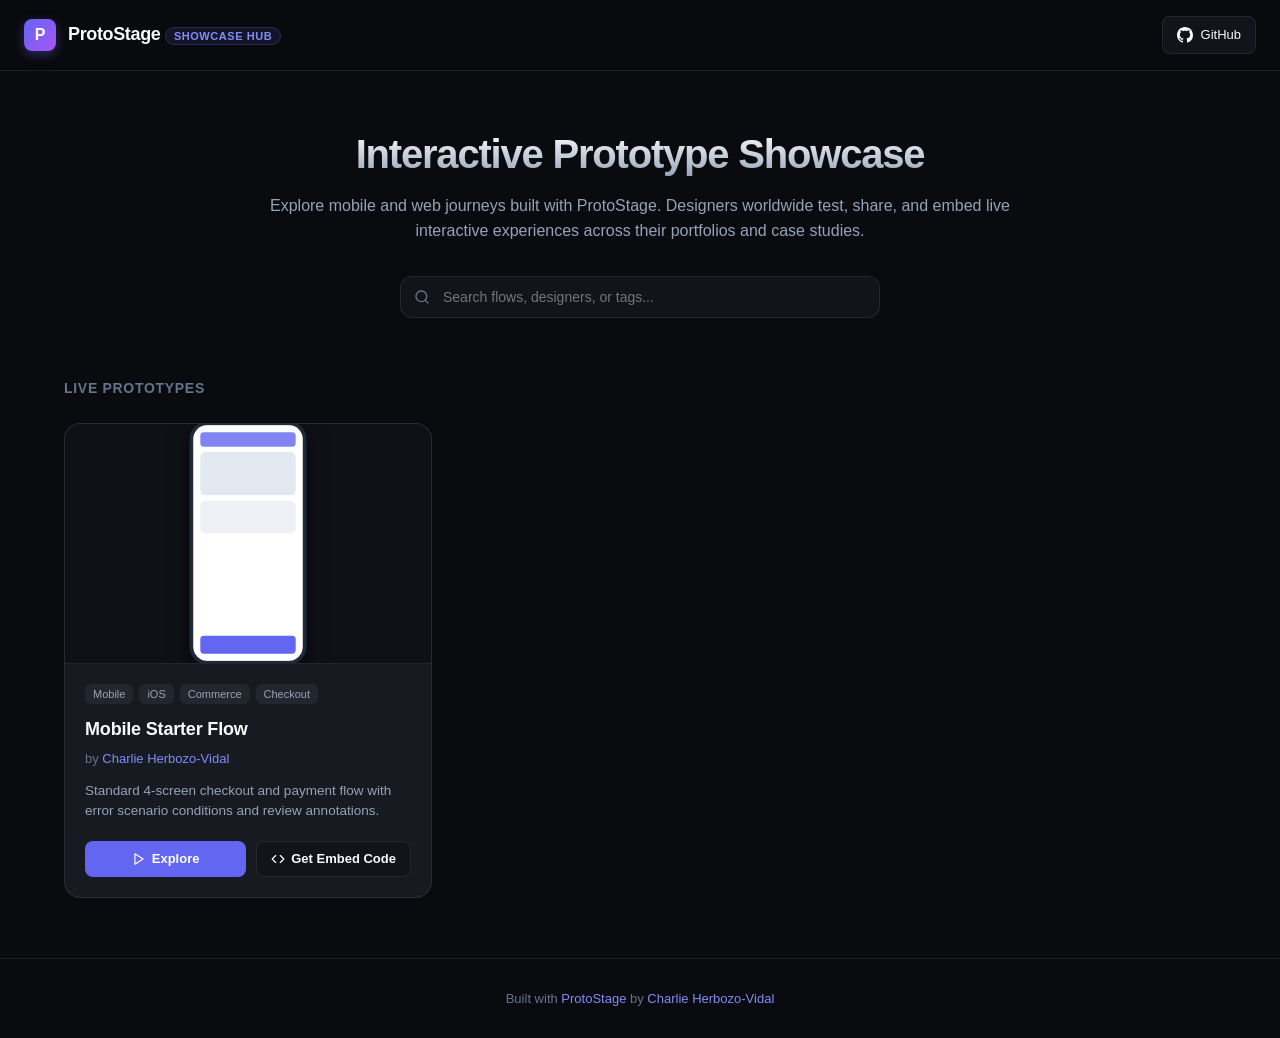
==== index.html @ 27f95e36 "Initialize ProtoStage showcase repository for GitHub Pages" ====
<!DOCTYPE html>
<html lang="en">
<head>
  <meta charset="UTF-8">
  <meta name="viewport" content="width=device-width, initial-scale=1.0">

  <!-- Primary Meta Tags -->
  <title>ProtoStage Gallery — Interactive Prototype Showcase</title>
  <meta name="title" content="ProtoStage Gallery — Interactive Prototype Showcase">
  <meta name="description" content="Explore live mobile and web prototypes. Built with ProtoStage by Charlie Herbozo-Vidal.">

  <!-- Open Graph / Facebook / LinkedIn -->
  <meta property="og:type" content="website">
  <meta property="og:url" content="https://charlie-hv97.github.io/protostage-gallery/">
  <meta property="og:title" content="ProtoStage Gallery — Interactive Prototype Showcase">
  <meta property="og:description" content="Explore live mobile and web prototypes. Built with ProtoStage by Charlie Herbozo-Vidal.">
  <meta property="og:image" content="https://charlie-hv97.github.io/protostage-gallery/assets/og-card.png">
  <meta property="og:image:width" content="1200">
  <meta property="og:image:height" content="630">
  <meta property="og:site_name" content="ProtoStage">

  <!-- Twitter / X -->
  <meta name="twitter:card" content="summary_large_image">
  <meta name="twitter:url" content="https://charlie-hv97.github.io/protostage-gallery/">
  <meta name="twitter:title" content="ProtoStage Gallery — Interactive Prototype Showcase">
  <meta name="twitter:description" content="Built with ProtoStage by Charlie Herbozo-Vidal.">
  <meta name="twitter:image" content="https://charlie-hv97.github.io/protostage-gallery/assets/og-card.png">

  <link rel="stylesheet" href="./gallery.css">
</head>
<body>
  <!-- Navigation Header -->
  <header class="nav-header">
    <a href="./index.html" class="nav-brand">
      <div class="brand-icon">P</div>
      <div>
        <span class="brand-title">ProtoStage</span>
        <span class="brand-tag">Showcase Hub</span>
      </div>
    </a>
    <div class="nav-actions">
      <a href="https://github.com/Charlie-HV97/protostage-gallery" target="_blank" rel="noopener noreferrer" class="github-link">
        <svg width="16" height="16" viewBox="0 0 24 24" fill="currentColor"><path d="M12 0C5.37 0 0 5.37 0 12c0 5.31 3.435 9.795 8.205 11.385.6.105.825-.255.825-.57 0-.285-.015-1.23-.015-2.235-3.015.555-3.795-.735-4.035-1.41-.135-.345-.72-1.41-1.23-1.695-.42-.225-1.02-.78-.015-.795.945-.015 1.62.87 1.845 1.23 1.08 1.815 2.805 1.305 3.495.99.105-.78.42-1.305.765-1.605-2.67-.3-5.46-1.335-5.46-5.925 0-1.305.465-2.385 1.23-3.225-.12-.3-.54-1.53.12-3.18 0 0 1.005-.315 3.3 1.23.96-.27 1.98-.405 3-.405s2.04.135 3 .405c2.295-1.56 3.3-1.23 3.3-1.23.66 1.65.24 2.88.12 3.18.765.84 1.23 1.905 1.23 3.225 0 4.605-2.805 5.625-5.475 5.925.435.375.81 1.095.81 2.22 0 1.605-.015 2.895-.015 3.3 0 .315.225.69.825.57A12.02 12.02 0 0024 12c0-6.63-5.37-12-12-12z"/></svg>
        GitHub
      </a>
    </div>
  </header>

  <!-- Hero Section -->
  <section class="hero-section">
    <h1 class="hero-title">Interactive Prototype Showcase</h1>
    <p class="hero-subtitle">
      Explore mobile and web journeys built with ProtoStage. Designers worldwide test, share, and embed live interactive experiences across their portfolios and case studies.
    </p>

    <div class="search-container">
      <svg class="search-icon" width="16" height="16" viewBox="0 0 24 24" fill="none" stroke="currentColor" stroke-width="2" stroke-linecap="round" stroke-linejoin="round"><circle cx="11" cy="11" r="8"/><line x1="21" y1="21" x2="16.65" y2="16.65"/></svg>
      <input type="text" id="search-input" class="search-input" placeholder="Search flows, designers, or tags..." autocomplete="off">
    </div>
  </section>

  <!-- Gallery Main Content -->
  <main class="main-content">
    <div class="grid-heading">Live Prototypes</div>
    <div class="gallery-grid" id="gallery-grid">
      <!-- Injected by gallery.js -->
    </div>
  </main>

  <!-- Embed Modal -->
  <div class="modal-overlay" id="embed-modal">
    <div class="modal-box">
      <div class="modal-header">
        <h3 class="modal-title" id="modal-proto-title">Embed Prototype</h3>
        <button type="button" class="modal-close" id="modal-close">&times;</button>
      </div>
      <div class="modal-body">
        <div class="modal-tabs">
          <button type="button" class="tab-btn active" id="tab-iframe" data-tab="iframe">iFrame Embed</button>
          <button type="button" class="tab-btn" id="tab-script" data-tab="script">Universal Script</button>
          <button type="button" class="tab-btn" id="tab-link" data-tab="link">Direct URL</button>
        </div>

        <div class="code-container">
          <pre class="code-box" id="embed-code-box"></pre>
          <button type="button" class="copy-btn" id="copy-embed-btn">Copy</button>
        </div>

        <p class="modal-instruction">
          Paste this snippet directly into Framer, Webflow, Notion, or your custom portfolio site. The prototype automatically renders inside an iPhone 15/16 frame with responsive scaling and author attribution.
        </p>
      </div>
    </div>
  </div>

  <!-- Footer -->
  <footer class="gallery-footer">
    <p>
      Built with <a href="https://github.com/Charlie-HV97/protostage" target="_blank" rel="noopener noreferrer">ProtoStage</a>
      by <a href="https://charlie-hv97.github.io" target="_blank" rel="noopener noreferrer">Charlie Herbozo-Vidal</a>
    </p>
  </footer>

  <script src="./gallery.js"></script>
</body>
</html>
---- gallery.css ----
/* gallery.css — ProtoStage Showcase Gallery Hub */

:root {
  --bg-base: #0a0b0e;
  --bg-surface: #12141a;
  --bg-card: #181a22;
  --bg-card-hover: #1e212b;
  --border-subtle: rgba(255, 255, 255, 0.08);
  --border-focus: rgba(99, 102, 241, 0.5);
  --text-primary: #f8fafc;
  --text-secondary: #94a3b8;
  --text-muted: #64748b;
  --accent-primary: #6366f1;
  --accent-hover: #4f46e5;
  --accent-light: #818cf8;
  --badge-bg: rgba(99, 102, 241, 0.12);
  --badge-border: rgba(99, 102, 241, 0.25);
  --system-font: -apple-system, BlinkMacSystemFont, "SF Pro Text", "Segoe UI", Roboto, sans-serif;
}

* {
  box-sizing: border-box;
  margin: 0;
  padding: 0;
}

body {
  background-color: var(--bg-base);
  color: var(--text-primary);
  font-family: var(--system-font);
  line-height: 1.5;
  -webkit-font-smoothing: antialiased;
  min-height: 100vh;
  display: flex;
  flex-direction: column;
}

/* ---------------------------------------------------------------------------
 * Navigation & Header
 * ------------------------------------------------------------------------- */
.nav-header {
  position: sticky;
  top: 0;
  z-index: 40;
  background: rgba(10, 11, 14, 0.85);
  backdrop-filter: blur(16px);
  -webkit-backdrop-filter: blur(16px);
  border-bottom: 1px solid var(--border-subtle);
  padding: 16px 24px;
  display: flex;
  align-items: center;
  justify-content: space-between;
}

.nav-brand {
  display: flex;
  align-items: center;
  gap: 12px;
  text-decoration: none;
  color: inherit;
}

.brand-icon {
  width: 32px;
  height: 32px;
  border-radius: 8px;
  background: linear-gradient(135deg, #6366f1 0%, #a855f7 100%);
  display: flex;
  align-items: center;
  justify-content: center;
  font-weight: 700;
  color: #fff;
  font-size: 16px;
  box-shadow: 0 4px 12px rgba(99, 102, 241, 0.35);
}

.brand-title {
  font-size: 18px;
  font-weight: 700;
  letter-spacing: -0.02em;
}

.brand-tag {
  font-size: 11px;
  text-transform: uppercase;
  letter-spacing: 0.05em;
  padding: 2px 8px;
  border-radius: 9999px;
  background: var(--badge-bg);
  color: var(--accent-light);
  border: 1px solid var(--badge-border);
  font-weight: 600;
}

.nav-actions {
  display: flex;
  align-items: center;
  gap: 12px;
}

.github-link {
  display: inline-flex;
  align-items: center;
  gap: 8px;
  padding: 8px 14px;
  border-radius: 8px;
  background: var(--bg-surface);
  border: 1px solid var(--border-subtle);
  color: var(--text-primary);
  text-decoration: none;
  font-size: 13px;
  font-weight: 500;
  transition: all 0.15s ease;
}

.github-link:hover {
  background: var(--bg-card);
  border-color: rgba(255, 255, 255, 0.15);
}

/* ---------------------------------------------------------------------------
 * Hero Section
 * ------------------------------------------------------------------------- */
.hero-section {
  padding: 60px 24px 40px;
  text-align: center;
  max-width: 800px;
  margin: 0 auto;
}

.hero-title {
  font-size: 40px;
  font-weight: 800;
  letter-spacing: -0.03em;
  line-height: 1.15;
  margin-bottom: 16px;
  background: linear-gradient(180deg, #ffffff 0%, #94a3b8 100%);
  -webkit-background-clip: text;
  -webkit-text-fill-color: transparent;
}

.hero-subtitle {
  font-size: 16px;
  color: var(--text-secondary);
  line-height: 1.6;
  margin-bottom: 32px;
}

.search-container {
  max-width: 480px;
  margin: 0 auto;
  position: relative;
}

.search-input {
  width: 100%;
  padding: 12px 18px 12px 42px;
  background: var(--bg-surface);
  border: 1px solid var(--border-subtle);
  border-radius: 12px;
  color: #fff;
  font-size: 14px;
  font-family: inherit;
  outline: none;
  transition: all 0.15s ease;
}

.search-input:focus {
  border-color: var(--accent-primary);
  box-shadow: 0 0 0 3px rgba(99, 102, 241, 0.2);
}

.search-icon {
  position: absolute;
  left: 14px;
  top: 50%;
  transform: translateY(-50%);
  color: var(--text-muted);
  pointer-events: none;
}

/* ---------------------------------------------------------------------------
 * Gallery Grid
 * ------------------------------------------------------------------------- */
.main-content {
  flex: 1 1 auto;
  max-width: 1200px;
  width: 100%;
  margin: 0 auto;
  padding: 20px 24px 60px;
}

.grid-heading {
  font-size: 14px;
  text-transform: uppercase;
  letter-spacing: 0.05em;
  color: var(--text-muted);
  font-weight: 600;
  margin-bottom: 24px;
}

.gallery-grid {
  display: grid;
  grid-template-columns: repeat(auto-fill, minmax(340px, 1fr));
  gap: 24px;
}

.proto-card {
  background: var(--bg-card);
  border: 1px solid var(--border-subtle);
  border-radius: 16px;
  overflow: hidden;
  display: flex;
  flex-direction: column;
  transition: transform 0.18s ease, border-color 0.18s ease, box-shadow 0.18s ease;
}

.proto-card:hover {
  transform: translateY(-3px);
  border-color: rgba(99, 102, 241, 0.4);
  box-shadow: 0 12px 30px rgba(0, 0, 0, 0.4);
}

.proto-card__preview {
  position: relative;
  height: 240px;
  background: #0f1117;
  overflow: hidden;
  display: flex;
  align-items: center;
  justify-content: center;
  border-bottom: 1px solid var(--border-subtle);
}

.proto-card__frame-mockup {
  width: 130px;
  height: 270px;
  background: #000;
  border-radius: 20px;
  border: 4px solid #1f2937;
  box-shadow: 0 10px 25px rgba(0, 0, 0, 0.6);
  display: flex;
  flex-direction: column;
  overflow: hidden;
  position: relative;
  transform: scale(0.9);
  transition: transform 0.2s ease;
}

.proto-card:hover .proto-card__frame-mockup {
  transform: scale(0.95);
}

.mockup-screen {
  background: #ffffff;
  flex: 1 1 auto;
  padding: 8px;
  display: flex;
  flex-direction: column;
  gap: 6px;
}

.mockup-skeleton-header {
  height: 16px;
  background: #6366f1;
  border-radius: 4px;
  opacity: 0.8;
}

.mockup-skeleton-card {
  height: 48px;
  background: #e2e8f0;
  border-radius: 6px;
}

.mockup-skeleton-btn {
  height: 20px;
  background: #6366f1;
  border-radius: 4px;
  margin-top: auto;
}

.proto-card__body {
  padding: 20px;
  display: flex;
  flex-direction: column;
  flex: 1 1 auto;
}

.proto-card__tags {
  display: flex;
  flex-wrap: wrap;
  gap: 6px;
  margin-bottom: 12px;
}

.proto-card__tag {
  font-size: 11px;
  padding: 2px 8px;
  border-radius: 6px;
  background: rgba(255, 255, 255, 0.05);
  color: var(--text-secondary);
  font-weight: 500;
}

.proto-card__title {
  font-size: 18px;
  font-weight: 700;
  margin-bottom: 6px;
  letter-spacing: -0.01em;
}

.proto-card__author {
  font-size: 13px;
  color: var(--text-muted);
  margin-bottom: 12px;
}

.proto-card__author a {
  color: var(--accent-light);
  text-decoration: none;
  font-weight: 500;
}

.proto-card__author a:hover {
  text-decoration: underline;
}

.proto-card__desc {
  font-size: 13.5px;
  color: var(--text-secondary);
  line-height: 1.5;
  margin-bottom: 20px;
  flex: 1 1 auto;
}

.proto-card__actions {
  display: flex;
  gap: 10px;
  margin-top: auto;
}

.btn {
  display: inline-flex;
  align-items: center;
  justify-content: center;
  gap: 6px;
  padding: 8px 14px;
  border-radius: 8px;
  font-size: 13px;
  font-weight: 600;
  cursor: pointer;
  text-decoration: none;
  transition: all 0.15s ease;
  font-family: inherit;
  border: none;
}

.btn-primary {
  background: var(--accent-primary);
  color: #fff;
  flex: 1 1 auto;
}

.btn-primary:hover {
  background: var(--accent-hover);
}

.btn-secondary {
  background: var(--bg-surface);
  border: 1px solid var(--border-subtle);
  color: var(--text-primary);
}

.btn-secondary:hover {
  background: rgba(255, 255, 255, 0.08);
}

/* ---------------------------------------------------------------------------
 * Embed Modal
 * ------------------------------------------------------------------------- */
.modal-overlay {
  position: fixed;
  inset: 0;
  background: rgba(0, 0, 0, 0.75);
  backdrop-filter: blur(8px);
  -webkit-backdrop-filter: blur(8px);
  z-index: 100;
  display: none;
  align-items: center;
  justify-content: center;
  padding: 20px;
}

.modal-overlay.active {
  display: flex;
}

.modal-box {
  background: var(--bg-card);
  border: 1px solid var(--border-subtle);
  border-radius: 18px;
  max-width: 620px;
  width: 100%;
  box-shadow: 0 20px 40px rgba(0, 0, 0, 0.6);
  overflow: hidden;
  animation: modalIn 0.2s cubic-bezier(0.16, 1, 0.3, 1);
}

@keyframes modalIn {
  from { opacity: 0; transform: scale(0.96); }
  to { opacity: 1; transform: scale(1); }
}

.modal-header {
  padding: 18px 24px;
  border-bottom: 1px solid var(--border-subtle);
  display: flex;
  align-items: center;
  justify-content: space-between;
}

.modal-title {
  font-size: 17px;
  font-weight: 700;
}

.modal-close {
  background: transparent;
  border: none;
  color: var(--text-muted);
  cursor: pointer;
  font-size: 20px;
  padding: 4px;
}

.modal-close:hover {
  color: #fff;
}

.modal-body {
  padding: 24px;
}

.modal-tabs {
  display: flex;
  gap: 8px;
  margin-bottom: 16px;
  border-bottom: 1px solid var(--border-subtle);
  padding-bottom: 8px;
}

.tab-btn {
  background: transparent;
  border: none;
  color: var(--text-muted);
  font-size: 13px;
  font-weight: 600;
  padding: 6px 12px;
  border-radius: 6px;
  cursor: pointer;
  font-family: inherit;
}

.tab-btn.active {
  background: var(--bg-surface);
  color: var(--accent-light);
}

.code-container {
  position: relative;
  margin-bottom: 20px;
}

.code-box {
  background: var(--bg-base);
  border: 1px solid var(--border-subtle);
  border-radius: 10px;
  padding: 14px;
  font-family: ui-monospace, SFMono-Regular, Menlo, Monaco, Consolas, monospace;
  font-size: 12px;
  color: #e2e8f0;
  line-height: 1.5;
  overflow-x: auto;
  white-space: pre-wrap;
  word-break: break-all;
}

.copy-btn {
  position: absolute;
  top: 10px;
  right: 10px;
  background: var(--bg-card);
  border: 1px solid var(--border-subtle);
  color: var(--text-primary);
  font-size: 12px;
  padding: 4px 10px;
  border-radius: 6px;
  cursor: pointer;
  font-weight: 500;
  transition: all 0.15s ease;
}

.copy-btn:hover {
  background: var(--accent-primary);
  border-color: var(--accent-primary);
  color: #fff;
}

.modal-instruction {
  font-size: 13px;
  color: var(--text-muted);
  line-height: 1.5;
}

/* ---------------------------------------------------------------------------
 * Footer
 * ------------------------------------------------------------------------- */
.gallery-footer {
  border-top: 1px solid var(--border-subtle);
  padding: 30px 24px;
  text-align: center;
  font-size: 13px;
  color: var(--text-muted);
}

.gallery-footer a {
  color: var(--accent-light);
  text-decoration: none;
  font-weight: 500;
}

.gallery-footer a:hover {
  text-decoration: underline;
}
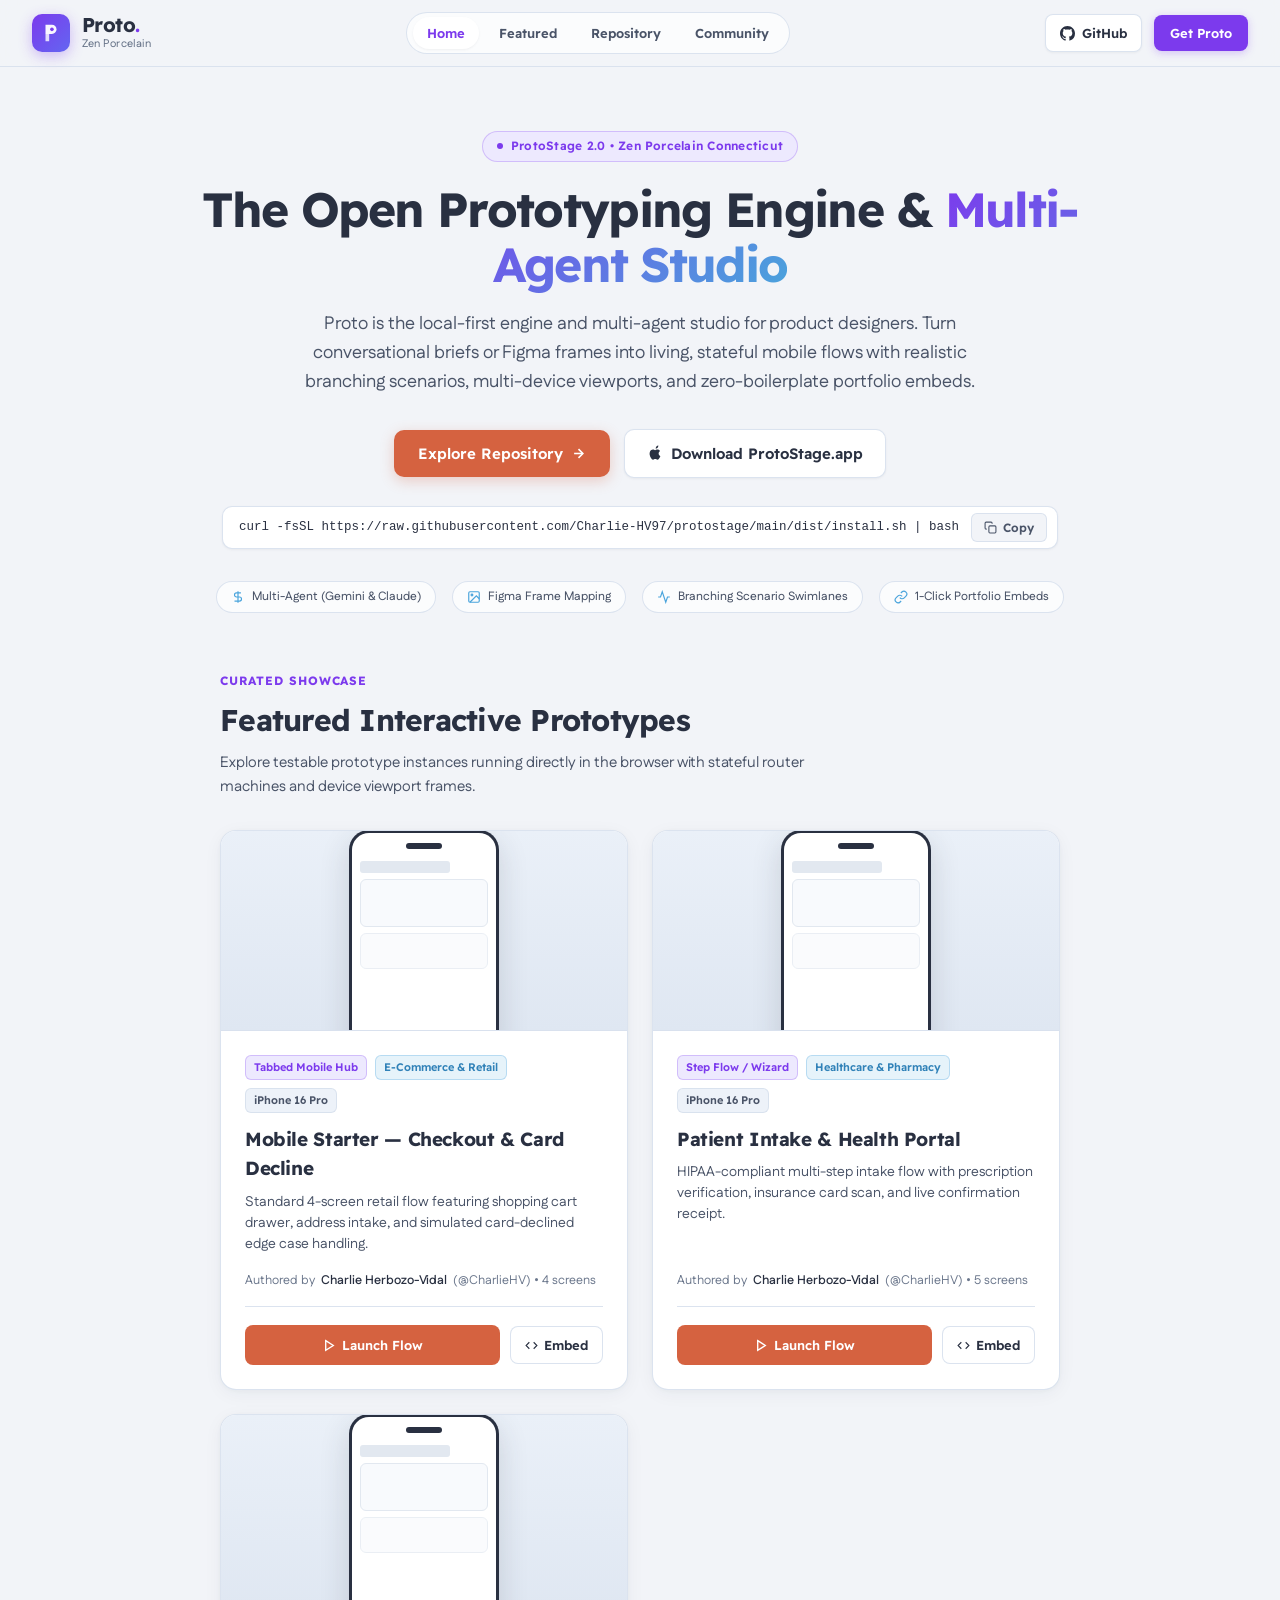
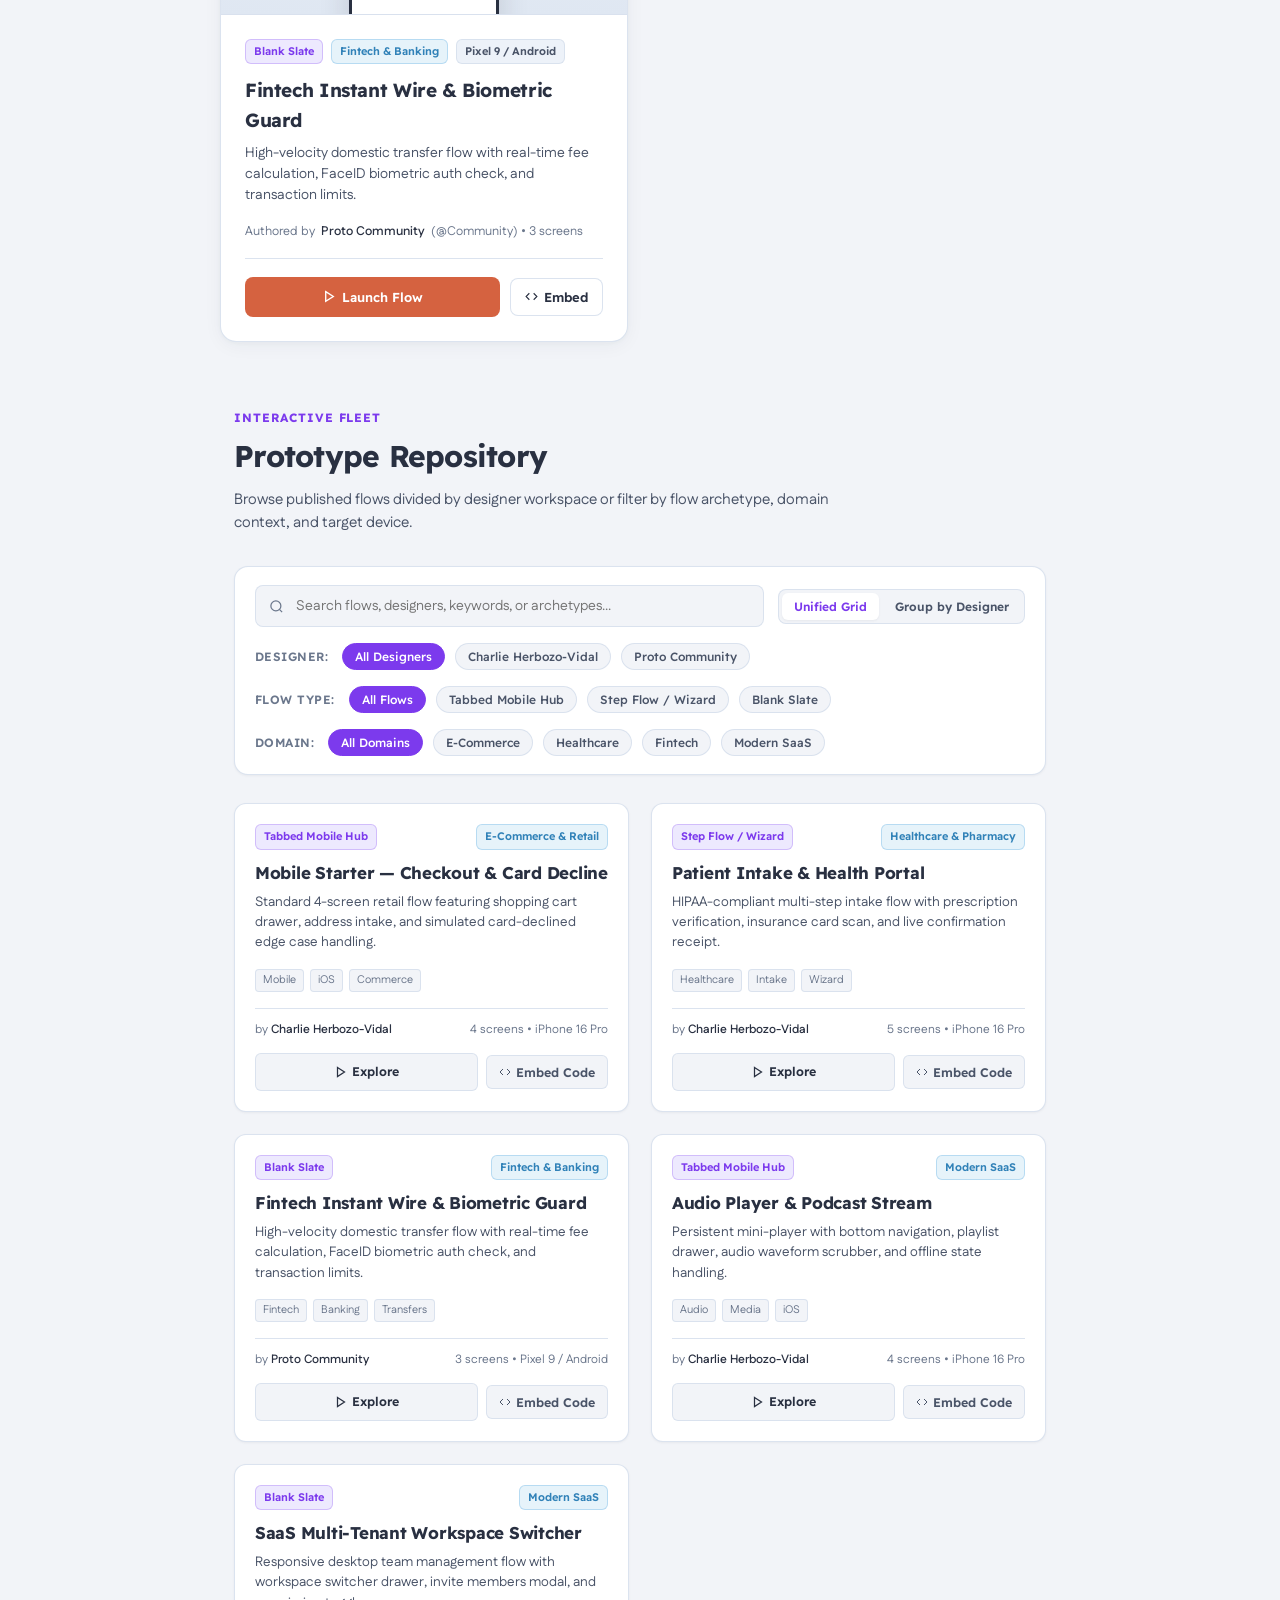
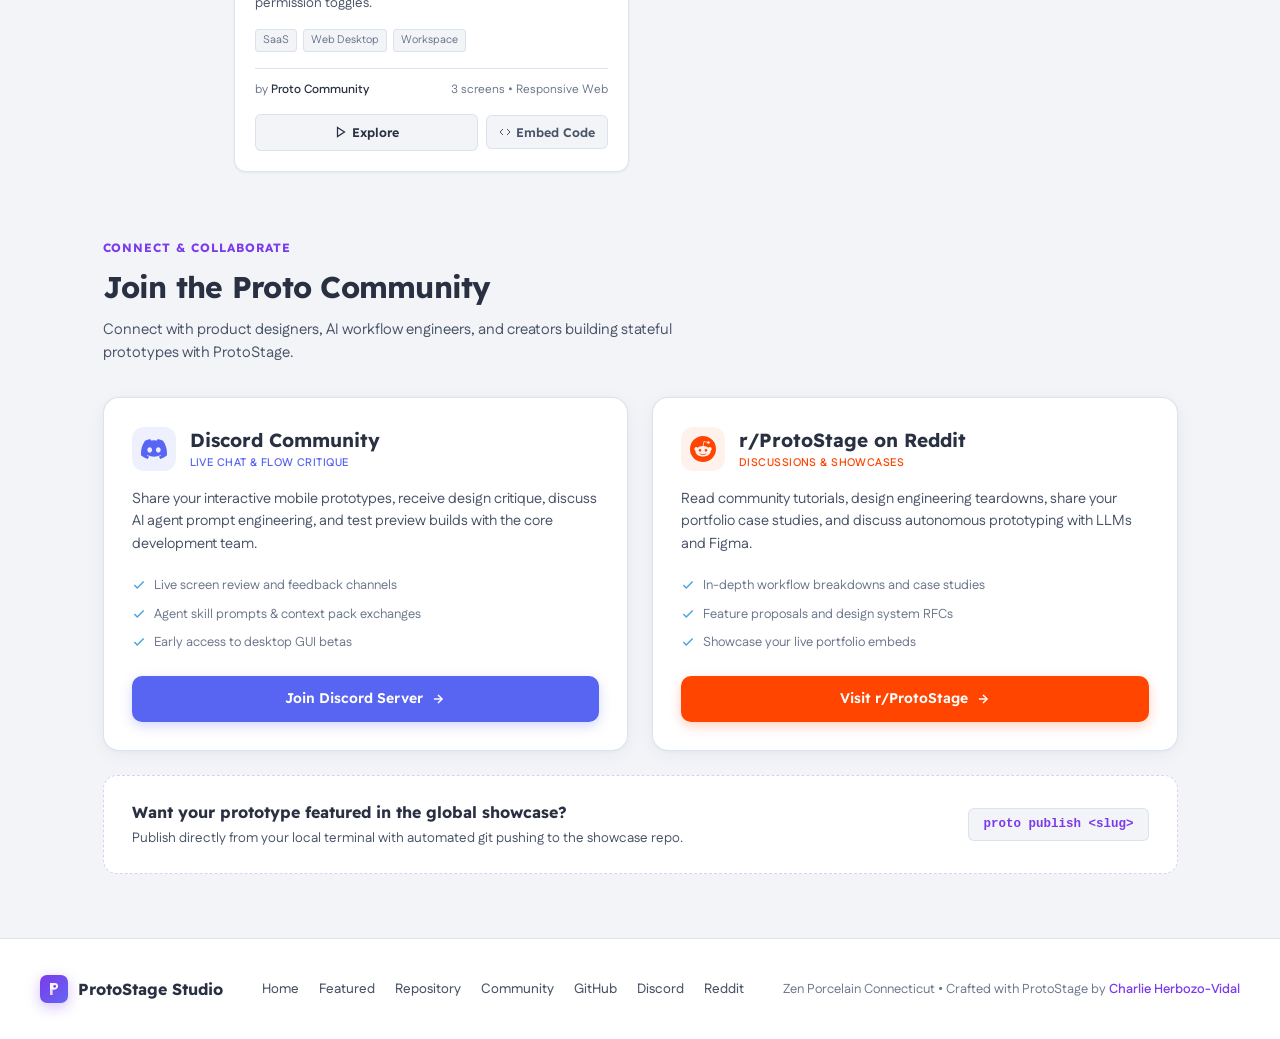
==== commit b73bb0d0: "feat(showcase): redesign landing page with Zen Porcelain Connecticut aesthetic, Proto Purple brandin" ====
--- a/index.html
+++ b/index.html
@@ -5,15 +5,15 @@
   <meta name="viewport" content="width=device-width, initial-scale=1.0">
 
   <!-- Primary Meta Tags -->
-  <title>ProtoStage Gallery — Interactive Prototype Showcase</title>
-  <meta name="title" content="ProtoStage Gallery — Interactive Prototype Showcase">
-  <meta name="description" content="Explore live mobile and web prototypes. Built with ProtoStage by Charlie Herbozo-Vidal.">
+  <title>ProtoStage — Open Prototyping Engine & Showcase Gallery</title>
+  <meta name="title" content="ProtoStage — Open Prototyping Engine & Showcase Gallery">
+  <meta name="description" content="Turn conversational briefs and Figma frames into real, stateful interactive mobile flows. Explore curated prototypes, designer repositories, and join the community.">
 
   <!-- Open Graph / Facebook / LinkedIn -->
   <meta property="og:type" content="website">
   <meta property="og:url" content="https://charlie-hv97.github.io/protostage-gallery/">
-  <meta property="og:title" content="ProtoStage Gallery — Interactive Prototype Showcase">
-  <meta property="og:description" content="Explore live mobile and web prototypes. Built with ProtoStage by Charlie Herbozo-Vidal.">
+  <meta property="og:title" content="ProtoStage — Open Prototyping Engine & Showcase Gallery">
+  <meta property="og:description" content="Turn conversational briefs and Figma frames into real, stateful interactive mobile flows.">
   <meta property="og:image" content="https://charlie-hv97.github.io/protostage-gallery/assets/og-card.png">
   <meta property="og:image:width" content="1200">
   <meta property="og:image:height" content="630">
@@ -22,52 +22,298 @@
   <!-- Twitter / X -->
   <meta name="twitter:card" content="summary_large_image">
   <meta name="twitter:url" content="https://charlie-hv97.github.io/protostage-gallery/">
-  <meta name="twitter:title" content="ProtoStage Gallery — Interactive Prototype Showcase">
-  <meta name="twitter:description" content="Built with ProtoStage by Charlie Herbozo-Vidal.">
+  <meta name="twitter:title" content="ProtoStage — Open Prototyping Engine">
+  <meta name="twitter:description" content="Turn design intent into living, stateful mobile prototypes.">
   <meta name="twitter:image" content="https://charlie-hv97.github.io/protostage-gallery/assets/og-card.png">
 
+  <!-- Favicon & Stylesheet -->
+  <link rel="icon" type="image/svg+xml" href="data:image/svg+xml,<svg xmlns='http://www.w3.org/2000/svg' viewBox='0 0 24 24'><rect width='24' height='24' rx='6' fill='%237c3aed'/><text x='12' y='17' font-size='14' font-weight='bold' fill='white' text-anchor='middle'>P</text></svg>">
   <link rel="stylesheet" href="./gallery.css">
 </head>
 <body>
-  <!-- Navigation Header -->
+
+  <!-- =========================================================================
+       1. Navigation Header
+       ========================================================================= -->
   <header class="nav-header">
-    <a href="./index.html" class="nav-brand">
-      <div class="brand-icon">P</div>
-      <div>
-        <span class="brand-title">ProtoStage</span>
-        <span class="brand-tag">Showcase Hub</span>
+    <a href="#hero" class="nav-brand">
+      <div class="proto-logo-badge" title="ProtoStage Studio">
+        <svg width="22" height="22" viewBox="0 0 24 24" fill="none">
+          <path d="M6 3h7a5 5 0 0 1 5 5c0 2.761-2.239 5-5 5H6V3z" fill="#ffffff" fill-opacity="0.95"/>
+          <path d="M6 13h4v8H6v-8z" fill="#ffffff" fill-opacity="0.8"/>
+          <circle cx="13" cy="8" r="2" fill="#7c3aed"/>
+        </svg>
+      </div>
+      <div class="brand-text-group">
+        <span class="brand-title">Proto<span class="brand-purple-dot">.</span></span>
+        <span class="brand-tagline">Zen Porcelain</span>
       </div>
     </a>
+
+    <!-- Center Navigation Links -->
+    <nav class="nav-links">
+      <a href="#hero" class="nav-link active" data-nav="home">Home</a>
+      <a href="#featured" class="nav-link" data-nav="featured">Featured</a>
+      <a href="#repository" class="nav-link" data-nav="repository">Repository</a>
+      <a href="#community" class="nav-link" data-nav="community">Community</a>
+    </nav>
+
+    <!-- Right Header Actions -->
     <div class="nav-actions">
-      <a href="https://github.com/Charlie-HV97/protostage-gallery" target="_blank" rel="noopener noreferrer" class="github-link">
-        <svg width="16" height="16" viewBox="0 0 24 24" fill="currentColor"><path d="M12 0C5.37 0 0 5.37 0 12c0 5.31 3.435 9.795 8.205 11.385.6.105.825-.255.825-.57 0-.285-.015-1.23-.015-2.235-3.015.555-3.795-.735-4.035-1.41-.135-.345-.72-1.41-1.23-1.695-.42-.225-1.02-.78-.015-.795.945-.015 1.62.87 1.845 1.23 1.08 1.815 2.805 1.305 3.495.99.105-.78.42-1.305.765-1.605-2.67-.3-5.46-1.335-5.46-5.925 0-1.305.465-2.385 1.23-3.225-.12-.3-.54-1.53.12-3.18 0 0 1.005-.315 3.3 1.23.96-.27 1.98-.405 3-.405s2.04.135 3 .405c2.295-1.56 3.3-1.23 3.3-1.23.66 1.65.24 2.88.12 3.18.765.84 1.23 1.905 1.23 3.225 0 4.605-2.805 5.625-5.475 5.925.435.375.81 1.095.81 2.22 0 1.605-.015 2.895-.015 3.3 0 .315.225.69.825.57A12.02 12.02 0 0024 12c0-6.63-5.37-12-12-12z"/></svg>
-        GitHub
+      <a href="https://github.com/Charlie-HV97/protostage" target="_blank" rel="noopener noreferrer" class="btn-nav-gh">
+        <svg width="15" height="15" viewBox="0 0 24 24" fill="currentColor"><path d="M12 0C5.37 0 0 5.37 0 12c0 5.31 3.435 9.795 8.205 11.385.6.105.825-.255.825-.57 0-.285-.015-1.23-.015-2.235-3.015.555-3.795-.735-4.035-1.41-.135-.345-.72-1.41-1.23-1.695-.42-.225-1.02-.78-.015-.795.945-.015 1.62.87 1.845 1.23 1.08 1.815 2.805 1.305 3.495.99.105-.78.42-1.305.765-1.605-2.67-.3-5.46-1.335-5.46-5.925 0-1.305.465-2.385 1.23-3.225-.12-.3-.54-1.53.12-3.18 0 0 1.005-.315 3.3 1.23.96-.27 1.98-.405 3-.405s2.04.135 3 .405c2.295-1.56 3.3-1.23 3.3-1.23.66 1.65.24 2.88.12 3.18.765.84 1.23 1.905 1.23 3.225 0 4.605-2.805 5.625-5.475 5.925.435.375.81 1.095.81 2.22 0 1.605-.015 2.895-.015 3.3 0 .315.225.69.825.57A12.02 12.02 0 0024 12c0-6.63-5.37-12-12-12z"/></svg>
+        <span>GitHub</span>
       </a>
+      <a href="#hero" class="btn-nav-cta">
+        <span>Get Proto</span>
+      </a>
     </div>
   </header>
 
-  <!-- Hero Section -->
-  <section class="hero-section">
-    <h1 class="hero-title">Interactive Prototype Showcase</h1>
+  <!-- =========================================================================
+       2. Hero Section (What Proto is in short)
+       ========================================================================= -->
+  <section class="hero-section" id="hero">
+    <div class="hero-eyebrow">
+      <span class="hero-eyebrow-dot"></span>
+      <span>ProtoStage 2.0 • Zen Porcelain Connecticut</span>
+    </div>
+
+    <h1 class="hero-title">
+      The Open Prototyping Engine & <span class="hero-title-highlight">Multi-Agent Studio</span>
+    </h1>
+
     <p class="hero-subtitle">
-      Explore mobile and web journeys built with ProtoStage. Designers worldwide test, share, and embed live interactive experiences across their portfolios and case studies.
+      Proto is the local-first engine and multi-agent studio for product designers. Turn conversational briefs or Figma frames into living, stateful mobile flows with realistic branching scenarios, multi-device viewports, and zero-boilerplate portfolio embeds.
     </p>
 
-    <div class="search-container">
-      <svg class="search-icon" width="16" height="16" viewBox="0 0 24 24" fill="none" stroke="currentColor" stroke-width="2" stroke-linecap="round" stroke-linejoin="round"><circle cx="11" cy="11" r="8"/><line x1="21" y1="21" x2="16.65" y2="16.65"/></svg>
-      <input type="text" id="search-input" class="search-input" placeholder="Search flows, designers, or tags..." autocomplete="off">
+    <!-- Hero Action Buttons -->
+    <div class="hero-actions">
+      <a href="#repository" class="btn-primary-terracotta">
+        <span>Explore Repository</span>
+        <svg width="15" height="15" viewBox="0 0 24 24" fill="none" stroke="currentColor" stroke-width="2.5"><line x1="5" y1="12" x2="19" y2="12"></line><polyline points="12 5 19 12 12 19"></polyline></svg>
+      </a>
+      <a href="https://github.com/Charlie-HV97/protostage/releases" target="_blank" rel="noopener noreferrer" class="btn-secondary-porcelain">
+        <svg width="16" height="16" viewBox="0 0 24 24" fill="currentColor"><path d="M18.71 19.5c-.83 1.24-1.71 2.45-3.05 2.47-1.34.03-1.77-.79-3.29-.79-1.53 0-2 .77-3.27.82-1.31.05-2.3-1.32-3.14-2.53C4.25 17 2.94 12.45 4.7 9.39c.87-1.52 2.43-2.48 4.12-2.51 1.28-.02 2.5.87 3.29.87.78 0 2.26-1.07 3.81-.91.65.03 2.47.26 3.64 1.98-.09.06-2.17 1.28-2.15 3.81.03 3.02 2.65 4.03 2.68 4.04-.03.07-.42 1.44-1.38 2.83M15.97 4.12c.62-.75 1.04-1.8 1.04-2.85 0-.15-.01-.29-.04-.43-.99.04-2.19.66-2.9 1.49-.55.63-.99 1.66-.99 2.74 0 .15.02.3.04.38 1.08.08 2.23-.58 2.85-1.33z"/></svg>
+        <span>Download ProtoStage.app</span>
+      </a>
+    </div>
+
+    <!-- Quick Terminal Install Box -->
+    <div class="hero-install-box">
+      <span class="hero-install-code" id="install-code-text">curl -fsSL https://raw.githubusercontent.com/Charlie-HV97/protostage/main/dist/install.sh | bash</span>
+      <button type="button" class="btn-copy-install" id="btn-copy-install">
+        <svg width="13" height="13" viewBox="0 0 24 24" fill="none" stroke="currentColor" stroke-width="2"><rect x="9" y="9" width="13" height="13" rx="2" ry="2"></rect><path d="M5 15H4a2 2 0 0 1-2-2V4a2 2 0 0 1 2-2h9a2 2 0 0 1 2 2v1"></path></svg>
+        <span>Copy</span>
+      </button>
+    </div>
+
+    <!-- Micro Highlights -->
+    <div class="hero-feature-pills">
+      <div class="feature-pill">
+        <svg width="14" height="14" viewBox="0 0 24 24" fill="none" stroke="currentColor" stroke-width="2"><path d="M12 2v20M17 5H9.5a3.5 3.5 0 0 0 0 7h5a3.5 3.5 0 0 1 0 7H6"/></svg>
+        <span>Multi-Agent (Gemini & Claude)</span>
+      </div>
+      <div class="feature-pill">
+        <svg width="14" height="14" viewBox="0 0 24 24" fill="none" stroke="currentColor" stroke-width="2"><rect x="3" y="3" width="18" height="18" rx="2"></rect><circle cx="8.5" cy="8.5" r="1.5"></circle><polyline points="21 15 16 10 5 21"></polyline></svg>
+        <span>Figma Frame Mapping</span>
+      </div>
+      <div class="feature-pill">
+        <svg width="14" height="14" viewBox="0 0 24 24" fill="none" stroke="currentColor" stroke-width="2"><polyline points="22 12 18 12 15 21 9 3 6 12 2 12"></polyline></svg>
+        <span>Branching Scenario Swimlanes</span>
+      </div>
+      <div class="feature-pill">
+        <svg width="14" height="14" viewBox="0 0 24 24" fill="none" stroke="currentColor" stroke-width="2"><path d="M10 13a5 5 0 0 0 7.54.54l3-3a5 5 0 0 0-7.07-7.07l-1.72 1.71"></path><path d="M14 11a5 5 0 0 0-7.54-.54l-3 3a5 5 0 0 0 7.07 7.07l1.71-1.71"></path></svg>
+        <span>1-Click Portfolio Embeds</span>
+      </div>
     </div>
   </section>
 
-  <!-- Gallery Main Content -->
-  <main class="main-content">
-    <div class="grid-heading">Live Prototypes</div>
-    <div class="gallery-grid" id="gallery-grid">
-      <!-- Injected by gallery.js -->
-    </div>
-  </main>
-
-  <!-- Embed Modal -->
+  <!-- =========================================================================
+       3. Featured Projects Section
+       ========================================================================= -->
+  <section class="section-wrapper" id="featured">
+    <div class="section-header-block">
+      <span class="section-eyebrow">Curated Showcase</span>
+      <h2 class="section-title">Featured Interactive Prototypes</h2>
+      <p class="section-desc">
+        Explore testable prototype instances running directly in the browser with stateful router machines and device viewport frames.
+      </p>
+    </div>
+
+    <div class="featured-grid" id="featured-grid">
+      <!-- Injected dynamically by gallery.js -->
+    </div>
+  </section>
+
+  <!-- =========================================================================
+       4. Prototype Repository Section (Filterable & Grouped by Designer)
+       ========================================================================= -->
+  <section class="section-wrapper" id="repository">
+    <div class="section-header-block">
+      <span class="section-eyebrow">Interactive Fleet</span>
+      <h2 class="section-title">Prototype Repository</h2>
+      <p class="section-desc">
+        Browse published flows divided by designer workspace or filter by flow archetype, domain context, and target device.
+      </p>
+    </div>
+
+    <!-- Repository Controls Bar -->
+    <div class="repo-controls-bar">
+      <!-- Search & View Mode Switcher -->
+      <div class="repo-search-row">
+        <div class="repo-search-wrapper">
+          <svg width="15" height="15" viewBox="0 0 24 24" fill="none" stroke="currentColor" stroke-width="2"><circle cx="11" cy="11" r="8"></circle><line x1="21" y1="21" x2="16.65" y2="16.65"></line></svg>
+          <input type="text" id="repo-search-input" class="repo-search-input" placeholder="Search flows, designers, keywords, or archetypes..." autocomplete="off">
+        </div>
+
+        <div class="repo-view-mode-pill">
+          <button type="button" class="view-mode-btn active" id="btn-view-unified">Unified Grid</button>
+          <button type="button" class="view-mode-btn" id="btn-view-grouped">Group by Designer</button>
+        </div>
+      </div>
+
+      <!-- Filter by Designer Chips -->
+      <div class="repo-filter-chips-row" id="designer-filter-chips">
+        <span class="filter-label">Designer:</span>
+        <button type="button" class="filter-chip active" data-designer="all">All Designers</button>
+        <button type="button" class="filter-chip" data-designer="charliehvd">Charlie Herbozo-Vidal</button>
+        <button type="button" class="filter-chip" data-designer="community">Proto Community</button>
+      </div>
+
+      <!-- Filter by Flow Archetype Chips -->
+      <div class="repo-filter-chips-row" id="archetype-filter-chips">
+        <span class="filter-label">Flow Type:</span>
+        <button type="button" class="filter-chip active" data-archetype="all">All Flows</button>
+        <button type="button" class="filter-chip" data-archetype="tabbed">Tabbed Mobile Hub</button>
+        <button type="button" class="filter-chip" data-archetype="wizard">Step Flow / Wizard</button>
+        <button type="button" class="filter-chip" data-archetype="blank">Blank Slate</button>
+      </div>
+
+      <!-- Filter by Domain Context Chips -->
+      <div class="repo-filter-chips-row" id="domain-filter-chips">
+        <span class="filter-label">Domain:</span>
+        <button type="button" class="filter-chip active" data-domain="all">All Domains</button>
+        <button type="button" class="filter-chip" data-domain="commerce">E-Commerce</button>
+        <button type="button" class="filter-chip" data-domain="healthcare">Healthcare</button>
+        <button type="button" class="filter-chip" data-domain="fintech">Fintech</button>
+        <button type="button" class="filter-chip" data-domain="saas">Modern SaaS</button>
+      </div>
+    </div>
+
+    <!-- Repository Cards Grid -->
+    <div class="repo-grid" id="repo-grid">
+      <!-- Injected dynamically by gallery.js -->
+    </div>
+  </section>
+
+  <!-- =========================================================================
+       5. Community Section (Discord & Reddit)
+       ========================================================================= -->
+  <section class="section-wrapper" id="community">
+    <div class="section-header-block">
+      <span class="section-eyebrow">Connect & Collaborate</span>
+      <h2 class="section-title">Join the Proto Community</h2>
+      <p class="section-desc">
+        Connect with product designers, AI workflow engineers, and creators building stateful prototypes with ProtoStage.
+      </p>
+    </div>
+
+    <div class="community-grid">
+      <!-- Discord Card -->
+      <div class="community-card discord-card">
+        <div class="community-header">
+          <div class="community-brand-icon">
+            <svg width="26" height="26" viewBox="0 0 24 24" fill="currentColor">
+              <path d="M20.317 4.37a19.791 19.791 0 0 0-4.885-1.515.074.074 0 0 0-.079.037c-.21.375-.444.864-.608 1.25a18.27 18.27 0 0 0-5.487 0 12.64 12.64 0 0 0-.617-1.25.077.077 0 0 0-.079-.037A19.736 19.736 0 0 0 3.677 4.37a.07.07 0 0 0-.032.027C.533 9.046-.32 13.58.099 18.057a.082.082 0 0 0 .031.057 19.9 19.9 0 0 0 5.993 3.03.078.078 0 0 0 .084-.028c.462-.63.874-1.295 1.226-1.994.021-.041.001-.09-.041-.106a13.107 13.107 0 0 1-1.872-.892.077.077 0 0 1-.008-.128 10.2 10.2 0 0 0 .372-.292.074.074 0 0 1 .077-.01c3.929 1.793 8.18 1.793 12.061 0a.074.074 0 0 1 .078.01c.12.098.246.198.373.292a.077.077 0 0 1-.006.127 12.299 12.299 0 0 1-1.873.894.077.077 0 0 0-.041.107c.36.698.772 1.362 1.225 1.993a.076.076 0 0 0 .084.028 19.839 19.839 0 0 0 6.002-3.03.077.077 0 0 0 .032-.054c.5-5.177-.838-9.674-3.549-13.66a.061.061 0 0 0-.031-.028zM8.02 15.33c-1.183 0-2.157-1.085-2.157-2.419 0-1.333.956-2.419 2.157-2.419 1.21 0 2.176 1.096 2.157 2.42 0 1.333-.956 2.418-2.157 2.418zm7.975 0c-1.183 0-2.157-1.085-2.157-2.419 0-1.333.955-2.419 2.157-2.419 1.21 0 2.176 1.096 2.157 2.42 0 1.333-.946 2.418-2.157 2.418z"/>
+            </svg>
+          </div>
+          <div class="community-title-group">
+            <h3 class="community-title">Discord Community</h3>
+            <span class="community-badge">Live Chat & Flow Critique</span>
+          </div>
+        </div>
+
+        <p class="community-desc">
+          Share your interactive mobile prototypes, receive design critique, discuss AI agent prompt engineering, and test preview builds with the core development team.
+        </p>
+
+        <div class="community-perks-list">
+          <div class="community-perk-item">
+            <svg width="14" height="14" viewBox="0 0 24 24" fill="none" stroke="currentColor" stroke-width="2.5"><polyline points="20 6 9 17 4 12"></polyline></svg>
+            <span>Live screen review and feedback channels</span>
+          </div>
+          <div class="community-perk-item">
+            <svg width="14" height="14" viewBox="0 0 24 24" fill="none" stroke="currentColor" stroke-width="2.5"><polyline points="20 6 9 17 4 12"></polyline></svg>
+            <span>Agent skill prompts & context pack exchanges</span>
+          </div>
+          <div class="community-perk-item">
+            <svg width="14" height="14" viewBox="0 0 24 24" fill="none" stroke="currentColor" stroke-width="2.5"><polyline points="20 6 9 17 4 12"></polyline></svg>
+            <span>Early access to desktop GUI betas</span>
+          </div>
+        </div>
+
+        <a href="https://discord.gg/protostage" target="_blank" rel="noopener noreferrer" class="btn-community-action">
+          <span>Join Discord Server</span>
+          <svg width="14" height="14" viewBox="0 0 24 24" fill="none" stroke="currentColor" stroke-width="2.5"><line x1="5" y1="12" x2="19" y2="12"></line><polyline points="12 5 19 12 12 19"></polyline></svg>
+        </a>
+      </div>
+
+      <!-- Reddit Card -->
+      <div class="community-card reddit-card">
+        <div class="community-header">
+          <div class="community-brand-icon">
+            <svg width="26" height="26" viewBox="0 0 24 24" fill="currentColor">
+              <path d="M12 0A12 12 0 0 0 0 12a12 12 0 0 0 12 12 12 12 0 0 0 12-12A12 12 0 0 0 12 0zm5.01 4.744c.688 0 1.25.561 1.25 1.249a1.25 1.25 0 0 1-2.498.056l-2.597-.547-.8 3.747c1.824.07 3.48.632 4.674 1.488.308-.309.73-.491 1.207-.491.968 0 1.754.786 1.754 1.754 0 .716-.435 1.333-1.01 1.614a3.111 3.111 0 0 1 .042.52c0 2.694-3.13 4.87-7.004 4.87-3.874 0-7.004-2.176-7.004-4.87 0-.183.015-.366.043-.534A1.748 1.748 0 0 1 4.028 12c0-.968.786-1.754 1.754-1.754.463 0 .898.196 1.207.49 1.207-.883 2.878-1.43 4.744-1.487l.885-4.182a.342.342 0 0 1 .14-.197.35.35 0 0 1 .238-.042l2.906.617a1.214 1.214 0 0 1 1.108-.701zM9.25 12C8.561 12 8 12.562 8 13.25c0 .687.561 1.248 1.25 1.248.687 0 1.248-.561 1.248-1.249 0-.688-.561-1.249-1.249-1.249zm5.5 0c-.687 0-1.248.561-1.248 1.25 0 .687.561 1.248 1.249 1.248.688 0 1.249-.561 1.249-1.249 0-.687-.562-1.249-1.25-1.249zm-5.466 3.99a.327.327 0 0 0-.231.094.33.33 0 0 0 0 .463c.842.842 2.484.913 2.961.913.477 0 2.105-.056 2.961-.913a.361.361 0 0 0 .029-.463.33.33 0 0 0-.464 0c-.547.533-1.684.73-2.512.73-.828 0-1.979-.196-2.512-.73a.326.326 0 0 0-.232-.095z"/>
+            </svg>
+          </div>
+          <div class="community-title-group">
+            <h3 class="community-title">r/ProtoStage on Reddit</h3>
+            <span class="community-badge">Discussions & Showcases</span>
+          </div>
+        </div>
+
+        <p class="community-desc">
+          Read community tutorials, design engineering teardowns, share your portfolio case studies, and discuss autonomous prototyping with LLMs and Figma.
+        </p>
+
+        <div class="community-perks-list">
+          <div class="community-perk-item">
+            <svg width="14" height="14" viewBox="0 0 24 24" fill="none" stroke="currentColor" stroke-width="2.5"><polyline points="20 6 9 17 4 12"></polyline></svg>
+            <span>In-depth workflow breakdowns and case studies</span>
+          </div>
+          <div class="community-perk-item">
+            <svg width="14" height="14" viewBox="0 0 24 24" fill="none" stroke="currentColor" stroke-width="2.5"><polyline points="20 6 9 17 4 12"></polyline></svg>
+            <span>Feature proposals and design system RFCs</span>
+          </div>
+          <div class="community-perk-item">
+            <svg width="14" height="14" viewBox="0 0 24 24" fill="none" stroke="currentColor" stroke-width="2.5"><polyline points="20 6 9 17 4 12"></polyline></svg>
+            <span>Showcase your live portfolio embeds</span>
+          </div>
+        </div>
+
+        <a href="https://reddit.com/r/protostage" target="_blank" rel="noopener noreferrer" class="btn-community-action">
+          <span>Visit r/ProtoStage</span>
+          <svg width="14" height="14" viewBox="0 0 24 24" fill="none" stroke="currentColor" stroke-width="2.5"><line x1="5" y1="12" x2="19" y2="12"></line><polyline points="12 5 19 12 12 19"></polyline></svg>
+        </a>
+      </div>
+    </div>
+
+    <!-- Publishing Callout -->
+    <div class="community-publish-banner">
+      <div class="publish-banner-content">
+        <h4>Want your prototype featured in the global showcase?</h4>
+        <p>Publish directly from your local terminal with automated git pushing to the showcase repo.</p>
+      </div>
+      <div class="publish-banner-code">
+        <span>proto publish &lt;slug&gt;</span>
+      </div>
+    </div>
+  </section>
+
+  <!-- =========================================================================
+       6. Embed Modal
+       ========================================================================= -->
   <div class="modal-overlay" id="embed-modal">
     <div class="modal-box">
       <div class="modal-header">
@@ -87,18 +333,42 @@
         </div>
 
         <p class="modal-instruction">
-          Paste this snippet directly into Framer, Webflow, Notion, or your custom portfolio site. The prototype automatically renders inside an iPhone 15/16 frame with responsive scaling and author attribution.
+          Paste this snippet directly into Framer, Webflow, Notion, or your custom portfolio site. The prototype automatically renders inside an interactive mobile bezel with responsive scaling.
         </p>
       </div>
     </div>
   </div>
 
-  <!-- Footer -->
+  <!-- =========================================================================
+       7. Footer
+       ========================================================================= -->
   <footer class="gallery-footer">
-    <p>
-      Built with <a href="https://github.com/Charlie-HV97/protostage" target="_blank" rel="noopener noreferrer">ProtoStage</a>
-      by <a href="https://charlie-hv97.github.io" target="_blank" rel="noopener noreferrer">Charlie Herbozo-Vidal</a>
-    </p>
+    <div class="footer-inner">
+      <div class="footer-brand">
+        <div class="proto-logo-badge" style="width:28px; height:28px; border-radius:7px;">
+          <svg width="16" height="16" viewBox="0 0 24 24" fill="none">
+            <path d="M6 3h7a5 5 0 0 1 5 5c0 2.761-2.239 5-5 5H6V3z" fill="#ffffff" fill-opacity="0.95"/>
+            <path d="M6 13h4v8H6v-8z" fill="#ffffff" fill-opacity="0.8"/>
+            <circle cx="13" cy="8" r="2" fill="#7c3aed"/>
+          </svg>
+        </div>
+        <span>ProtoStage Studio</span>
+      </div>
+
+      <div class="footer-links">
+        <a href="#hero">Home</a>
+        <a href="#featured">Featured</a>
+        <a href="#repository">Repository</a>
+        <a href="#community">Community</a>
+        <a href="https://github.com/Charlie-HV97/protostage" target="_blank" rel="noopener noreferrer">GitHub</a>
+        <a href="https://discord.gg/protostage" target="_blank" rel="noopener noreferrer">Discord</a>
+        <a href="https://reddit.com/r/protostage" target="_blank" rel="noopener noreferrer">Reddit</a>
+      </div>
+
+      <div class="footer-credit">
+        Zen Porcelain Connecticut • Crafted with ProtoStage by <a href="https://charlie-hv97.github.io" target="_blank" rel="noopener" style="color:var(--proto-purple); font-weight:600; text-decoration:none;">Charlie Herbozo-Vidal</a>
+      </div>
+    </div>
   </footer>
 
   <script src="./gallery.js"></script>
--- a/gallery.css
+++ b/gallery.css
@@ -1,21 +1,57 @@
-/* gallery.css — ProtoStage Showcase Gallery Hub */
+/* gallery.css — ProtoStage Showcase Hub (Zen Porcelain Connecticut & Proto Purple) */
+
+@import url('https://fonts.googleapis.com/css2?family=Fustat:wght@400;500;600;700&family=Readex+Pro:wght@300;400;500;600;700&display=swap');
 
 :root {
-  --bg-base: #0a0b0e;
-  --bg-surface: #12141a;
-  --bg-card: #181a22;
-  --bg-card-hover: #1e212b;
-  --border-subtle: rgba(255, 255, 255, 0.08);
-  --border-focus: rgba(99, 102, 241, 0.5);
-  --text-primary: #f8fafc;
-  --text-secondary: #94a3b8;
-  --text-muted: #64748b;
-  --accent-primary: #6366f1;
-  --accent-hover: #4f46e5;
-  --accent-light: #818cf8;
-  --badge-bg: rgba(99, 102, 241, 0.12);
-  --badge-border: rgba(99, 102, 241, 0.25);
-  --system-font: -apple-system, BlinkMacSystemFont, "SF Pro Text", "Segoe UI", Roboto, sans-serif;
+  /* Zen Porcelain Connecticut Palette */
+  --bg-canvas: #f2f4f8;
+  --bg-surface: #ffffff;
+  --bg-surface-elevated: #f8fafd;
+  --bg-surface-subtle: #edf2f9;
+
+  --border-porcelain: rgba(215, 224, 238, 0.9);
+  --border-subtle: rgba(215, 224, 238, 0.6);
+  --border-focus: rgba(124, 58, 237, 0.4);
+
+  /* Typography */
+  --text-navy: #293041;
+  --text-secondary: #4a5468;
+  --text-muted: #6b778c;
+  --text-light: #9aa5b6;
+
+  /* Proto Brand Purple */
+  --proto-purple: #7c3aed;
+  --proto-purple-hover: #6d28d9;
+  --proto-purple-light: #ede9fe;
+  --proto-purple-border: rgba(124, 58, 237, 0.25);
+
+  /* Connecticut Blue Accent */
+  --blue-connecticut: #4aa4dc;
+  --blue-connecticut-hover: #3182b8;
+  --blue-connecticut-light: #e6f3fa;
+  --blue-connecticut-border: rgba(74, 164, 220, 0.3);
+
+  /* Terracotta CTA */
+  --terracotta: #d56240;
+  --terracotta-hover: #bf4f2f;
+  --terracotta-light: #fbeee9;
+
+  /* Community Brands */
+  --brand-discord: #5865F2;
+  --brand-discord-light: #eef0fd;
+  --brand-reddit: #FF4500;
+  --brand-reddit-light: #fff2ed;
+
+  /* Elevation Shadows */
+  --shadow-sm: 0 1px 3px rgba(41, 48, 65, 0.04), 0 1px 2px rgba(41, 48, 65, 0.02);
+  --shadow-card: 0 4px 20px -2px rgba(41, 48, 65, 0.06), 0 1px 4px rgba(41, 48, 65, 0.03);
+  --shadow-card-hover: 0 12px 32px -4px rgba(41, 48, 65, 0.12), 0 4px 12px -2px rgba(41, 48, 65, 0.06);
+  --shadow-modal: 0 20px 48px -8px rgba(41, 48, 65, 0.2), 0 8px 16px -4px rgba(41, 48, 65, 0.08);
+
+  /* Font Families */
+  --font-heading: 'Readex Pro', -apple-system, BlinkMacSystemFont, 'SF Pro Display', 'Segoe UI', Roboto, sans-serif;
+  --font-body: 'Fustat', -apple-system, BlinkMacSystemFont, 'SF Pro Text', 'Segoe UI', Roboto, sans-serif;
+  --font-mono: 'SF Mono', ui-monospace, Menlo, Monaco, Consolas, monospace;
 }
 
 * {
@@ -24,11 +60,15 @@
   padding: 0;
 }
 
+html {
+  scroll-behavior: smooth;
+}
+
 body {
-  background-color: var(--bg-base);
-  color: var(--text-primary);
-  font-family: var(--system-font);
-  line-height: 1.5;
+  background-color: var(--bg-canvas);
+  color: var(--text-navy);
+  font-family: var(--font-body);
+  line-height: 1.55;
   -webkit-font-smoothing: antialiased;
   min-height: 100vh;
   display: flex;
@@ -41,15 +81,16 @@
 .nav-header {
   position: sticky;
   top: 0;
-  z-index: 40;
-  background: rgba(10, 11, 14, 0.85);
-  backdrop-filter: blur(16px);
-  -webkit-backdrop-filter: blur(16px);
-  border-bottom: 1px solid var(--border-subtle);
-  padding: 16px 24px;
+  z-index: 100;
+  background: rgba(242, 244, 248, 0.88);
+  backdrop-filter: blur(20px);
+  -webkit-backdrop-filter: blur(20px);
+  border-bottom: 1px solid var(--border-porcelain);
+  padding: 12px 32px;
   display: flex;
   align-items: center;
   justify-content: space-between;
+  transition: all 0.2s ease;
 }
 
 .nav-brand {
@@ -60,382 +101,1118 @@
   color: inherit;
 }
 
-.brand-icon {
+.proto-logo-badge {
+  width: 38px;
+  height: 38px;
+  border-radius: 10px;
+  background: linear-gradient(135deg, var(--proto-purple) 0%, #6366f1 100%);
+  display: flex;
+  align-items: center;
+  justify-content: center;
+  box-shadow: 0 4px 14px rgba(124, 58, 237, 0.32);
+  transition: transform 0.2s ease;
+}
+
+.proto-logo-badge:hover {
+  transform: scale(1.04);
+}
+
+.brand-text-group {
+  display: flex;
+  flex-direction: column;
+}
+
+.brand-title {
+  font-family: var(--font-heading);
+  font-size: 20px;
+  font-weight: 700;
+  letter-spacing: -0.03em;
+  color: var(--text-navy);
+  line-height: 1.1;
+}
+
+.brand-purple-dot {
+  color: var(--proto-purple);
+}
+
+.brand-tagline {
+  font-size: 11px;
+  color: var(--text-muted);
+  font-weight: 500;
+  letter-spacing: 0.02em;
+}
+
+/* Navigation Links Center */
+.nav-links {
+  display: flex;
+  align-items: center;
+  gap: 6px;
+  background: rgba(255, 255, 255, 0.7);
+  padding: 4px 6px;
+  border-radius: 9999px;
+  border: 1px solid var(--border-porcelain);
+}
+
+.nav-link {
+  font-family: var(--font-heading);
+  font-size: 13px;
+  font-weight: 600;
+  color: var(--text-secondary);
+  text-decoration: none;
+  padding: 6px 14px;
+  border-radius: 9999px;
+  transition: all 0.18s ease;
+}
+
+.nav-link:hover {
+  color: var(--proto-purple);
+  background: var(--bg-surface);
+}
+
+.nav-link.active {
+  background: var(--bg-surface);
+  color: var(--proto-purple);
+  box-shadow: var(--shadow-sm);
+}
+
+.nav-actions {
+  display: flex;
+  align-items: center;
+  gap: 12px;
+}
+
+.btn-nav-gh {
+  display: inline-flex;
+  align-items: center;
+  gap: 7px;
+  background: var(--bg-surface);
+  border: 1px solid var(--border-porcelain);
+  color: var(--text-navy);
+  font-family: var(--font-heading);
+  font-size: 13px;
+  font-weight: 600;
+  padding: 8px 14px;
+  border-radius: 8px;
+  text-decoration: none;
+  box-shadow: var(--shadow-sm);
+  transition: all 0.2s ease;
+}
+
+.btn-nav-gh:hover {
+  border-color: var(--blue-connecticut);
+  color: var(--blue-connecticut-hover);
+  transform: translateY(-1px);
+}
+
+.btn-nav-cta {
+  display: inline-flex;
+  align-items: center;
+  gap: 7px;
+  background: var(--proto-purple);
+  color: #ffffff;
+  font-family: var(--font-heading);
+  font-size: 13px;
+  font-weight: 600;
+  padding: 8px 16px;
+  border-radius: 8px;
+  text-decoration: none;
+  box-shadow: 0 2px 8px rgba(124, 58, 237, 0.28);
+  transition: all 0.2s ease;
+}
+
+.btn-nav-cta:hover {
+  background: var(--proto-purple-hover);
+  box-shadow: 0 4px 14px rgba(124, 58, 237, 0.38);
+  transform: translateY(-1px);
+}
+
+/* ---------------------------------------------------------------------------
+ * Hero Section (What Proto is in short)
+ * ------------------------------------------------------------------------- */
+.hero-section {
+  max-width: 1040px;
+  margin: 0 auto;
+  padding: 64px 24px 56px;
+  text-align: center;
+}
+
+.hero-eyebrow {
+  display: inline-flex;
+  align-items: center;
+  gap: 8px;
+  background: var(--proto-purple-light);
+  border: 1px solid var(--proto-purple-border);
+  color: var(--proto-purple);
+  padding: 5px 14px;
+  border-radius: 9999px;
+  font-size: 12px;
+  font-family: var(--font-heading);
+  font-weight: 600;
+  letter-spacing: 0.02em;
+  margin-bottom: 20px;
+}
+
+.hero-eyebrow-dot {
+  width: 6px;
+  height: 6px;
+  border-radius: 50%;
+  background: var(--proto-purple);
+}
+
+.hero-title {
+  font-family: var(--font-heading);
+  font-size: 48px;
+  font-weight: 700;
+  line-height: 1.15;
+  letter-spacing: -0.035em;
+  color: var(--text-navy);
+  margin-bottom: 18px;
+}
+
+.hero-title-highlight {
+  background: linear-gradient(135deg, var(--proto-purple) 0%, var(--blue-connecticut) 100%);
+  -webkit-background-clip: text;
+  -webkit-text-fill-color: transparent;
+}
+
+.hero-subtitle {
+  font-size: 18px;
+  color: var(--text-secondary);
+  max-width: 720px;
+  margin: 0 auto 32px;
+  line-height: 1.6;
+}
+
+/* Hero Actions & Install Bar */
+.hero-actions {
+  display: flex;
+  align-items: center;
+  justify-content: center;
+  gap: 14px;
+  margin-bottom: 28px;
+  flex-wrap: wrap;
+}
+
+.btn-primary-terracotta {
+  display: inline-flex;
+  align-items: center;
+  gap: 8px;
+  background: var(--terracotta);
+  color: #ffffff;
+  font-family: var(--font-heading);
+  font-size: 15px;
+  font-weight: 600;
+  padding: 12px 24px;
+  border-radius: 10px;
+  text-decoration: none;
+  box-shadow: 0 4px 14px rgba(213, 98, 64, 0.28);
+  transition: all 0.2s ease;
+}
+
+.btn-primary-terracotta:hover {
+  background: var(--terracotta-hover);
+  box-shadow: 0 6px 20px rgba(213, 98, 64, 0.38);
+  transform: translateY(-2px);
+}
+
+.btn-secondary-porcelain {
+  display: inline-flex;
+  align-items: center;
+  gap: 8px;
+  background: var(--bg-surface);
+  border: 1px solid var(--border-porcelain);
+  color: var(--text-navy);
+  font-family: var(--font-heading);
+  font-size: 15px;
+  font-weight: 600;
+  padding: 12px 22px;
+  border-radius: 10px;
+  text-decoration: none;
+  box-shadow: var(--shadow-sm);
+  transition: all 0.2s ease;
+}
+
+.btn-secondary-porcelain:hover {
+  border-color: var(--blue-connecticut);
+  color: var(--blue-connecticut-hover);
+  transform: translateY(-2px);
+}
+
+/* Install Snippet Box */
+.hero-install-box {
+  display: inline-flex;
+  align-items: center;
+  gap: 12px;
+  background: var(--bg-surface);
+  border: 1px solid var(--border-porcelain);
+  border-radius: 10px;
+  padding: 6px 10px 6px 16px;
+  box-shadow: var(--shadow-sm);
+  margin: 0 auto;
+}
+
+.hero-install-code {
+  font-family: var(--font-mono);
+  font-size: 12.5px;
+  color: var(--text-navy);
+}
+
+.btn-copy-install {
+  display: inline-flex;
+  align-items: center;
+  gap: 6px;
+  background: var(--bg-canvas);
+  border: 1px solid var(--border-porcelain);
+  padding: 6px 12px;
+  border-radius: 6px;
+  font-family: var(--font-heading);
+  font-size: 12px;
+  font-weight: 600;
+  color: var(--text-secondary);
+  cursor: pointer;
+  transition: all 0.18s ease;
+}
+
+.btn-copy-install:hover {
+  background: var(--proto-purple-light);
+  color: var(--proto-purple);
+  border-color: var(--proto-purple-border);
+}
+
+/* Feature Micro Pills */
+.hero-feature-pills {
+  display: flex;
+  align-items: center;
+  justify-content: center;
+  gap: 16px;
+  margin-top: 32px;
+  flex-wrap: wrap;
+}
+
+.feature-pill {
+  display: inline-flex;
+  align-items: center;
+  gap: 7px;
+  background: rgba(255, 255, 255, 0.7);
+  border: 1px solid var(--border-porcelain);
+  padding: 6px 14px;
+  border-radius: 9999px;
+  font-size: 12px;
+  color: var(--text-secondary);
+  font-weight: 500;
+}
+
+.feature-pill svg {
+  color: var(--blue-connecticut);
+}
+
+/* ---------------------------------------------------------------------------
+ * Section Header Generic
+ * ------------------------------------------------------------------------- */
+.section-wrapper {
+  max-width: 1200px;
+  margin: 0 auto 64px;
+  padding: 0 24px;
+}
+
+.section-header-block {
+  margin-bottom: 32px;
+}
+
+.section-eyebrow {
+  display: inline-block;
+  font-family: var(--font-heading);
+  font-size: 12px;
+  font-weight: 700;
+  text-transform: uppercase;
+  letter-spacing: 0.08em;
+  color: var(--proto-purple);
+  margin-bottom: 6px;
+}
+
+.section-title {
+  font-family: var(--font-heading);
+  font-size: 30px;
+  font-weight: 700;
+  letter-spacing: -0.025em;
+  color: var(--text-navy);
+  margin-bottom: 8px;
+}
+
+.section-desc {
+  font-size: 15px;
+  color: var(--text-secondary);
+  max-width: 600px;
+}
+
+/* ---------------------------------------------------------------------------
+ * Featured Projects Section (Curated Showcase)
+ * ------------------------------------------------------------------------- */
+.featured-grid {
+  display: grid;
+  grid-template-columns: repeat(auto-fit, minmax(340px, 1fr));
+  gap: 24px;
+}
+
+.featured-card {
+  background: var(--bg-surface);
+  border: 1px solid var(--border-porcelain);
+  border-radius: 16px;
+  overflow: hidden;
+  box-shadow: var(--shadow-card);
+  transition: all 0.25s cubic-bezier(0.16, 1, 0.3, 1);
+  display: flex;
+  flex-direction: column;
+}
+
+.featured-card:hover {
+  transform: translateY(-4px);
+  box-shadow: var(--shadow-card-hover);
+  border-color: var(--border-hover);
+}
+
+.featured-card-preview {
+  height: 200px;
+  background: linear-gradient(180deg, #eaf0f8 0%, #dfe7f2 100%);
+  position: relative;
+  display: flex;
+  align-items: center;
+  justify-content: center;
+  border-bottom: 1px solid var(--border-porcelain);
+  overflow: hidden;
+}
+
+/* Frame Mockup in Card */
+.phone-mockup {
+  width: 150px;
+  height: 240px;
+  background: #ffffff;
+  border-radius: 20px 20px 0 0;
+  box-shadow: 0 10px 30px rgba(41, 48, 65, 0.16);
+  border: 3px solid #293041;
+  border-bottom: none;
+  position: absolute;
+  bottom: -40px;
+  padding: 10px 8px;
+  display: flex;
+  flex-direction: column;
+  gap: 6px;
+  transition: transform 0.25s ease;
+}
+
+.featured-card:hover .phone-mockup {
+  transform: translateY(-8px);
+}
+
+.mockup-island {
+  width: 36px;
+  height: 6px;
+  background: #293041;
+  border-radius: 9999px;
+  margin: 0 auto 6px;
+}
+
+.mockup-header-bar {
+  height: 12px;
+  background: #e2e8f0;
+  border-radius: 3px;
+  width: 70%;
+}
+
+.mockup-body-card {
+  height: 48px;
+  background: var(--bg-surface-elevated);
+  border: 1px solid #e2e8f0;
+  border-radius: 6px;
+  padding: 4px;
+}
+
+.mockup-cta-btn {
+  height: 16px;
+  background: var(--terracotta);
+  border-radius: 4px;
+  margin-top: auto;
+}
+
+.featured-card-body {
+  padding: 24px;
+  display: flex;
+  flex-direction: column;
+  flex: 1;
+}
+
+.featured-card-meta {
+  display: flex;
+  align-items: center;
+  gap: 8px;
+  margin-bottom: 12px;
+  flex-wrap: wrap;
+}
+
+.tag-badge {
+  font-family: var(--font-heading);
+  font-size: 11px;
+  font-weight: 600;
+  padding: 3px 8px;
+  border-radius: 6px;
+}
+
+.tag-badge.archetype {
+  background: var(--proto-purple-light);
+  color: var(--proto-purple);
+  border: 1px solid var(--proto-purple-border);
+}
+
+.tag-badge.domain {
+  background: var(--blue-connecticut-light);
+  color: var(--blue-connecticut-hover);
+  border: 1px solid var(--blue-connecticut-border);
+}
+
+.tag-badge.device {
+  background: var(--bg-surface-subtle);
+  color: var(--text-secondary);
+  border: 1px solid var(--border-porcelain);
+}
+
+.featured-card-title {
+  font-family: var(--font-heading);
+  font-size: 19px;
+  font-weight: 700;
+  letter-spacing: -0.02em;
+  color: var(--text-navy);
+  margin-bottom: 8px;
+}
+
+.featured-card-desc {
+  font-size: 14px;
+  color: var(--text-secondary);
+  line-height: 1.5;
+  margin-bottom: 16px;
+  flex: 1;
+}
+
+.featured-card-author {
+  font-size: 12.5px;
+  color: var(--text-muted);
+  display: flex;
+  align-items: center;
+  gap: 6px;
+  margin-bottom: 18px;
+  padding-bottom: 16px;
+  border-bottom: 1px solid var(--border-porcelain);
+}
+
+.author-link {
+  color: var(--text-navy);
+  font-weight: 600;
+  text-decoration: none;
+}
+
+.author-link:hover {
+  color: var(--proto-purple);
+  text-decoration: underline;
+}
+
+.featured-card-actions {
+  display: flex;
+  align-items: center;
+  gap: 10px;
+}
+
+.btn-card-launch {
+  flex: 1;
+  display: inline-flex;
+  align-items: center;
+  justify-content: center;
+  gap: 6px;
+  background: var(--terracotta);
+  color: #ffffff;
+  font-family: var(--font-heading);
+  font-size: 13px;
+  font-weight: 600;
+  padding: 10px 14px;
+  border-radius: 8px;
+  text-decoration: none;
+  transition: all 0.2s ease;
+}
+
+.btn-card-launch:hover {
+  background: var(--terracotta-hover);
+}
+
+.btn-card-embed {
+  display: inline-flex;
+  align-items: center;
+  justify-content: center;
+  gap: 6px;
+  background: var(--bg-surface);
+  border: 1px solid var(--border-porcelain);
+  color: var(--text-navy);
+  font-family: var(--font-heading);
+  font-size: 13px;
+  font-weight: 600;
+  padding: 10px 14px;
+  border-radius: 8px;
+  cursor: pointer;
+  transition: all 0.2s ease;
+}
+
+.btn-card-embed:hover {
+  border-color: var(--blue-connecticut);
+  color: var(--blue-connecticut-hover);
+}
+
+/* ---------------------------------------------------------------------------
+ * Repository Section (Filterable & Grouped by Designer)
+ * ------------------------------------------------------------------------- */
+.repo-controls-bar {
+  background: var(--bg-surface);
+  border: 1px solid var(--border-porcelain);
+  border-radius: 14px;
+  padding: 18px 20px;
+  margin-bottom: 28px;
+  box-shadow: var(--shadow-sm);
+  display: flex;
+  flex-direction: column;
+  gap: 16px;
+}
+
+.repo-search-row {
+  display: flex;
+  align-items: center;
+  gap: 14px;
+  flex-wrap: wrap;
+}
+
+.repo-search-wrapper {
+  flex: 1;
+  min-width: 260px;
+  position: relative;
+  display: flex;
+  align-items: center;
+}
+
+.repo-search-wrapper svg {
+  position: absolute;
+  left: 14px;
+  color: var(--text-muted);
+}
+
+.repo-search-input {
+  width: 100%;
+  padding: 10px 14px 10px 40px;
+  background: var(--bg-canvas);
+  border: 1px solid var(--border-porcelain);
+  border-radius: 8px;
+  font-family: var(--font-body);
+  font-size: 14px;
+  color: var(--text-navy);
+  outline: none;
+  transition: border-color 0.2s ease;
+}
+
+.repo-search-input:focus {
+  border-color: var(--proto-purple);
+  background: #ffffff;
+}
+
+/* Group Mode Switcher */
+.repo-view-mode-pill {
+  display: flex;
+  align-items: center;
+  gap: 4px;
+  background: var(--bg-canvas);
+  padding: 3px;
+  border-radius: 8px;
+  border: 1px solid var(--border-porcelain);
+}
+
+.view-mode-btn {
+  background: transparent;
+  border: none;
+  font-family: var(--font-heading);
+  font-size: 12px;
+  font-weight: 600;
+  color: var(--text-secondary);
+  padding: 6px 12px;
+  border-radius: 6px;
+  cursor: pointer;
+  transition: all 0.18s ease;
+}
+
+.view-mode-btn.active {
+  background: var(--bg-surface);
+  color: var(--proto-purple);
+  box-shadow: var(--shadow-sm);
+}
+
+/* Filter Chips Bar */
+.repo-filter-chips-row {
+  display: flex;
+  align-items: center;
+  gap: 10px;
+  flex-wrap: wrap;
+}
+
+.filter-label {
+  font-family: var(--font-heading);
+  font-size: 12px;
+  font-weight: 600;
+  color: var(--text-muted);
+  text-transform: uppercase;
+  letter-spacing: 0.04em;
+  margin-right: 4px;
+}
+
+.filter-chip {
+  background: var(--bg-canvas);
+  border: 1px solid var(--border-porcelain);
+  color: var(--text-secondary);
+  font-family: var(--font-heading);
+  font-size: 12px;
+  font-weight: 500;
+  padding: 5px 12px;
+  border-radius: 9999px;
+  cursor: pointer;
+  transition: all 0.18s ease;
+}
+
+.filter-chip:hover {
+  border-color: var(--blue-connecticut);
+  color: var(--blue-connecticut-hover);
+}
+
+.filter-chip.active {
+  background: var(--proto-purple);
+  color: #ffffff;
+  border-color: var(--proto-purple);
+}
+
+/* Repository Gallery Grid */
+.repo-grid {
+  display: grid;
+  grid-template-columns: repeat(auto-fill, minmax(320px, 1fr));
+  gap: 22px;
+}
+
+.repo-card {
+  background: var(--bg-surface);
+  border: 1px solid var(--border-porcelain);
+  border-radius: 12px;
+  padding: 20px;
+  box-shadow: var(--shadow-sm);
+  display: flex;
+  flex-direction: column;
+  transition: all 0.2s ease;
+}
+
+.repo-card:hover {
+  transform: translateY(-2px);
+  box-shadow: var(--shadow-card);
+  border-color: var(--border-hover);
+}
+
+.repo-card-header {
+  display: flex;
+  align-items: center;
+  justify-content: space-between;
+  margin-bottom: 10px;
+}
+
+.repo-card-title {
+  font-family: var(--font-heading);
+  font-size: 17px;
+  font-weight: 700;
+  letter-spacing: -0.015em;
+  color: var(--text-navy);
+  margin-bottom: 6px;
+}
+
+.repo-card-desc {
+  font-size: 13.5px;
+  color: var(--text-secondary);
+  line-height: 1.5;
+  margin-bottom: 16px;
+  flex: 1;
+}
+
+.repo-card-tags {
+  display: flex;
+  align-items: center;
+  gap: 6px;
+  flex-wrap: wrap;
+  margin-bottom: 16px;
+}
+
+.repo-tag {
+  font-size: 11px;
+  padding: 2px 7px;
+  border-radius: 4px;
+  background: var(--bg-canvas);
+  color: var(--text-muted);
+  border: 1px solid var(--border-porcelain);
+}
+
+.repo-card-author-row {
+  display: flex;
+  align-items: center;
+  justify-content: space-between;
+  font-size: 12px;
+  color: var(--text-muted);
+  padding-top: 12px;
+  border-top: 1px solid var(--border-porcelain);
+  margin-bottom: 14px;
+}
+
+.repo-card-actions {
+  display: flex;
+  align-items: center;
+  gap: 8px;
+}
+
+.btn-repo-explore {
+  flex: 1;
+  display: inline-flex;
+  align-items: center;
+  justify-content: center;
+  gap: 5px;
+  background: var(--bg-canvas);
+  border: 1px solid var(--border-porcelain);
+  color: var(--text-navy);
+  font-family: var(--font-heading);
+  font-size: 12.5px;
+  font-weight: 600;
+  padding: 8px 12px;
+  border-radius: 6px;
+  text-decoration: none;
+  transition: all 0.18s ease;
+}
+
+.btn-repo-explore:hover {
+  background: var(--proto-purple-light);
+  color: var(--proto-purple);
+  border-color: var(--proto-purple-border);
+}
+
+.btn-repo-embed {
+  display: inline-flex;
+  align-items: center;
+  justify-content: center;
+  gap: 5px;
+  background: var(--bg-canvas);
+  border: 1px solid var(--border-porcelain);
+  color: var(--text-secondary);
+  font-family: var(--font-heading);
+  font-size: 12.5px;
+  font-weight: 600;
+  padding: 8px 12px;
+  border-radius: 6px;
+  cursor: pointer;
+  transition: all 0.18s ease;
+}
+
+.btn-repo-embed:hover {
+  border-color: var(--blue-connecticut);
+  color: var(--blue-connecticut-hover);
+}
+
+/* Designer Group Header in Grouped View */
+.designer-group-block {
+  margin-bottom: 36px;
+}
+
+.designer-group-header {
+  display: flex;
+  align-items: center;
+  gap: 12px;
+  margin-bottom: 16px;
+  padding-bottom: 10px;
+  border-bottom: 1px solid var(--border-porcelain);
+}
+
+.designer-avatar-badge {
   width: 32px;
   height: 32px;
   border-radius: 8px;
-  background: linear-gradient(135deg, #6366f1 0%, #a855f7 100%);
+  background: var(--proto-purple-light);
+  border: 1px solid var(--proto-purple-border);
+  color: var(--proto-purple);
+  font-family: var(--font-heading);
+  font-size: 14px;
+  font-weight: 700;
   display: flex;
   align-items: center;
   justify-content: center;
-  font-weight: 700;
-  color: #fff;
-  font-size: 16px;
-  box-shadow: 0 4px 12px rgba(99, 102, 241, 0.35);
-}
-
-.brand-title {
+}
+
+.designer-name-title {
+  font-family: var(--font-heading);
   font-size: 18px;
   font-weight: 700;
-  letter-spacing: -0.02em;
-}
-
-.brand-tag {
+  color: var(--text-navy);
+}
+
+.designer-count-badge {
   font-size: 11px;
-  text-transform: uppercase;
-  letter-spacing: 0.05em;
   padding: 2px 8px;
   border-radius: 9999px;
-  background: var(--badge-bg);
-  color: var(--accent-light);
-  border: 1px solid var(--badge-border);
-  font-weight: 600;
-}
-
-.nav-actions {
-  display: flex;
-  align-items: center;
-  gap: 12px;
-}
-
-.github-link {
+  background: var(--bg-surface);
+  border: 1px solid var(--border-porcelain);
+  color: var(--text-muted);
+}
+
+/* ---------------------------------------------------------------------------
+ * Community Tab / Section (Discord & Reddit)
+ * ------------------------------------------------------------------------- */
+.community-grid {
+  display: grid;
+  grid-template-columns: repeat(auto-fit, minmax(320px, 1fr));
+  gap: 24px;
+  margin-bottom: 24px;
+}
+
+.community-card {
+  background: var(--bg-surface);
+  border: 1px solid var(--border-porcelain);
+  border-radius: 16px;
+  padding: 28px;
+  box-shadow: var(--shadow-card);
+  transition: all 0.2s ease;
+  display: flex;
+  flex-direction: column;
+}
+
+.community-card:hover {
+  transform: translateY(-3px);
+  box-shadow: var(--shadow-card-hover);
+}
+
+.community-card.discord-card:hover {
+  border-color: var(--brand-discord);
+}
+
+.community-card.reddit-card:hover {
+  border-color: var(--brand-reddit);
+}
+
+.community-header {
+  display: flex;
+  align-items: center;
+  gap: 14px;
+  margin-bottom: 16px;
+}
+
+.community-brand-icon {
+  width: 44px;
+  height: 44px;
+  border-radius: 12px;
+  display: flex;
+  align-items: center;
+  justify-content: center;
+}
+
+.discord-card .community-brand-icon {
+  background: var(--brand-discord-light);
+  color: var(--brand-discord);
+}
+
+.reddit-card .community-brand-icon {
+  background: var(--brand-reddit-light);
+  color: var(--brand-reddit);
+}
+
+.community-title-group {
+  display: flex;
+  flex-direction: column;
+}
+
+.community-title {
+  font-family: var(--font-heading);
+  font-size: 19px;
+  font-weight: 700;
+  color: var(--text-navy);
+}
+
+.community-badge {
+  font-size: 11px;
+  font-weight: 600;
+  text-transform: uppercase;
+  letter-spacing: 0.04em;
+}
+
+.discord-card .community-badge {
+  color: var(--brand-discord);
+}
+
+.reddit-card .community-badge {
+  color: var(--brand-reddit);
+}
+
+.community-desc {
+  font-size: 14.5px;
+  color: var(--text-secondary);
+  line-height: 1.55;
+  margin-bottom: 20px;
+  flex: 1;
+}
+
+.community-perks-list {
+  display: flex;
+  flex-direction: column;
+  gap: 8px;
+  margin-bottom: 24px;
+}
+
+.community-perk-item {
+  display: flex;
+  align-items: center;
+  gap: 8px;
+  font-size: 13px;
+  color: var(--text-muted);
+}
+
+.community-perk-item svg {
+  color: var(--blue-connecticut);
+  flex-shrink: 0;
+}
+
+.btn-community-action {
   display: inline-flex;
   align-items: center;
+  justify-content: center;
   gap: 8px;
-  padding: 8px 14px;
-  border-radius: 8px;
-  background: var(--bg-surface);
-  border: 1px solid var(--border-subtle);
-  color: var(--text-primary);
+  padding: 12px 20px;
+  border-radius: 10px;
+  font-family: var(--font-heading);
+  font-size: 14px;
+  font-weight: 600;
   text-decoration: none;
-  font-size: 13px;
-  font-weight: 500;
-  transition: all 0.15s ease;
-}
-
-.github-link:hover {
-  background: var(--bg-card);
-  border-color: rgba(255, 255, 255, 0.15);
+  transition: all 0.2s ease;
+}
+
+.discord-card .btn-community-action {
+  background: var(--brand-discord);
+  color: #ffffff;
+  box-shadow: 0 4px 12px rgba(88, 101, 242, 0.25);
+}
+
+.discord-card .btn-community-action:hover {
+  background: #4752c4;
+  box-shadow: 0 6px 16px rgba(88, 101, 242, 0.35);
+}
+
+.reddit-card .btn-community-action {
+  background: var(--brand-reddit);
+  color: #ffffff;
+  box-shadow: 0 4px 12px rgba(255, 69, 0, 0.25);
+}
+
+.reddit-card .btn-community-action:hover {
+  background: #d83a00;
+  box-shadow: 0 6px 16px rgba(255, 69, 0, 0.35);
+}
+
+/* Community Publish Banner */
+.community-publish-banner {
+  background: var(--bg-surface);
+  border: 1px dashed var(--proto-purple-border);
+  border-radius: 14px;
+  padding: 24px 28px;
+  display: flex;
+  align-items: center;
+  justify-content: space-between;
+  gap: 20px;
+  flex-wrap: wrap;
+}
+
+.publish-banner-content h4 {
+  font-family: var(--font-heading);
+  font-size: 16px;
+  font-weight: 700;
+  color: var(--text-navy);
+  margin-bottom: 4px;
+}
+
+.publish-banner-content p {
+  font-size: 13.5px;
+  color: var(--text-secondary);
+}
+
+.publish-banner-code {
+  font-family: var(--font-mono);
+  font-size: 12.5px;
+  background: var(--bg-canvas);
+  border: 1px solid var(--border-porcelain);
+  padding: 6px 14px;
+  border-radius: 6px;
+  color: var(--proto-purple);
+  font-weight: 600;
 }
 
 /* ---------------------------------------------------------------------------
- * Hero Section
+ * Embed Modal (Zen Porcelain)
  * ------------------------------------------------------------------------- */
-.hero-section {
-  padding: 60px 24px 40px;
-  text-align: center;
-  max-width: 800px;
-  margin: 0 auto;
-}
-
-.hero-title {
-  font-size: 40px;
-  font-weight: 800;
-  letter-spacing: -0.03em;
-  line-height: 1.15;
-  margin-bottom: 16px;
-  background: linear-gradient(180deg, #ffffff 0%, #94a3b8 100%);
-  -webkit-background-clip: text;
-  -webkit-text-fill-color: transparent;
-}
-
-.hero-subtitle {
-  font-size: 16px;
-  color: var(--text-secondary);
-  line-height: 1.6;
-  margin-bottom: 32px;
-}
-
-.search-container {
-  max-width: 480px;
-  margin: 0 auto;
-  position: relative;
-}
-
-.search-input {
+.modal-overlay {
+  display: none;
+  position: fixed;
+  inset: 0;
+  background: rgba(41, 48, 65, 0.45);
+  backdrop-filter: blur(8px);
+  -webkit-backdrop-filter: blur(8px);
+  z-index: 1000;
+  align-items: center;
+  justify-content: center;
+  padding: 20px;
+}
+
+.modal-overlay.open {
+  display: flex;
+}
+
+.modal-box {
+  background: var(--bg-surface);
+  border: 1px solid var(--border-porcelain);
+  border-radius: 16px;
   width: 100%;
-  padding: 12px 18px 12px 42px;
-  background: var(--bg-surface);
-  border: 1px solid var(--border-subtle);
-  border-radius: 12px;
-  color: #fff;
-  font-size: 14px;
-  font-family: inherit;
-  outline: none;
-  transition: all 0.15s ease;
-}
-
-.search-input:focus {
-  border-color: var(--accent-primary);
-  box-shadow: 0 0 0 3px rgba(99, 102, 241, 0.2);
-}
-
-.search-icon {
-  position: absolute;
-  left: 14px;
-  top: 50%;
-  transform: translateY(-50%);
-  color: var(--text-muted);
-  pointer-events: none;
-}
-
-/* ---------------------------------------------------------------------------
- * Gallery Grid
- * ------------------------------------------------------------------------- */
-.main-content {
-  flex: 1 1 auto;
-  max-width: 1200px;
-  width: 100%;
-  margin: 0 auto;
-  padding: 20px 24px 60px;
-}
-
-.grid-heading {
-  font-size: 14px;
-  text-transform: uppercase;
-  letter-spacing: 0.05em;
-  color: var(--text-muted);
-  font-weight: 600;
-  margin-bottom: 24px;
-}
-
-.gallery-grid {
-  display: grid;
-  grid-template-columns: repeat(auto-fill, minmax(340px, 1fr));
-  gap: 24px;
-}
-
-.proto-card {
-  background: var(--bg-card);
-  border: 1px solid var(--border-subtle);
-  border-radius: 16px;
+  max-width: 580px;
+  box-shadow: var(--shadow-modal);
   overflow: hidden;
-  display: flex;
-  flex-direction: column;
-  transition: transform 0.18s ease, border-color 0.18s ease, box-shadow 0.18s ease;
-}
-
-.proto-card:hover {
-  transform: translateY(-3px);
-  border-color: rgba(99, 102, 241, 0.4);
-  box-shadow: 0 12px 30px rgba(0, 0, 0, 0.4);
-}
-
-.proto-card__preview {
-  position: relative;
-  height: 240px;
-  background: #0f1117;
-  overflow: hidden;
-  display: flex;
-  align-items: center;
-  justify-content: center;
-  border-bottom: 1px solid var(--border-subtle);
-}
-
-.proto-card__frame-mockup {
-  width: 130px;
-  height: 270px;
-  background: #000;
-  border-radius: 20px;
-  border: 4px solid #1f2937;
-  box-shadow: 0 10px 25px rgba(0, 0, 0, 0.6);
-  display: flex;
-  flex-direction: column;
-  overflow: hidden;
-  position: relative;
-  transform: scale(0.9);
-  transition: transform 0.2s ease;
-}
-
-.proto-card:hover .proto-card__frame-mockup {
-  transform: scale(0.95);
-}
-
-.mockup-screen {
-  background: #ffffff;
-  flex: 1 1 auto;
-  padding: 8px;
-  display: flex;
-  flex-direction: column;
-  gap: 6px;
-}
-
-.mockup-skeleton-header {
-  height: 16px;
-  background: #6366f1;
-  border-radius: 4px;
-  opacity: 0.8;
-}
-
-.mockup-skeleton-card {
-  height: 48px;
-  background: #e2e8f0;
-  border-radius: 6px;
-}
-
-.mockup-skeleton-btn {
-  height: 20px;
-  background: #6366f1;
-  border-radius: 4px;
-  margin-top: auto;
-}
-
-.proto-card__body {
-  padding: 20px;
-  display: flex;
-  flex-direction: column;
-  flex: 1 1 auto;
-}
-
-.proto-card__tags {
-  display: flex;
-  flex-wrap: wrap;
-  gap: 6px;
-  margin-bottom: 12px;
-}
-
-.proto-card__tag {
-  font-size: 11px;
-  padding: 2px 8px;
-  border-radius: 6px;
-  background: rgba(255, 255, 255, 0.05);
-  color: var(--text-secondary);
-  font-weight: 500;
-}
-
-.proto-card__title {
+  animation: modalPop 0.2s cubic-bezier(0.16, 1, 0.3, 1);
+}
+
+@keyframes modalPop {
+  from { opacity: 0; transform: scale(0.96); }
+  to { opacity: 1; transform: scale(1); }
+}
+
+.modal-header {
+  padding: 20px 24px;
+  border-bottom: 1px solid var(--border-porcelain);
+  display: flex;
+  align-items: center;
+  justify-content: space-between;
+}
+
+.modal-title {
+  font-family: var(--font-heading);
   font-size: 18px;
   font-weight: 700;
-  margin-bottom: 6px;
-  letter-spacing: -0.01em;
-}
-
-.proto-card__author {
-  font-size: 13px;
-  color: var(--text-muted);
-  margin-bottom: 12px;
-}
-
-.proto-card__author a {
-  color: var(--accent-light);
-  text-decoration: none;
-  font-weight: 500;
-}
-
-.proto-card__author a:hover {
-  text-decoration: underline;
-}
-
-.proto-card__desc {
-  font-size: 13.5px;
-  color: var(--text-secondary);
-  line-height: 1.5;
-  margin-bottom: 20px;
-  flex: 1 1 auto;
-}
-
-.proto-card__actions {
-  display: flex;
-  gap: 10px;
-  margin-top: auto;
-}
-
-.btn {
-  display: inline-flex;
-  align-items: center;
-  justify-content: center;
-  gap: 6px;
-  padding: 8px 14px;
-  border-radius: 8px;
-  font-size: 13px;
-  font-weight: 600;
-  cursor: pointer;
-  text-decoration: none;
-  transition: all 0.15s ease;
-  font-family: inherit;
-  border: none;
-}
-
-.btn-primary {
-  background: var(--accent-primary);
-  color: #fff;
-  flex: 1 1 auto;
-}
-
-.btn-primary:hover {
-  background: var(--accent-hover);
-}
-
-.btn-secondary {
-  background: var(--bg-surface);
-  border: 1px solid var(--border-subtle);
-  color: var(--text-primary);
-}
-
-.btn-secondary:hover {
-  background: rgba(255, 255, 255, 0.08);
-}
-
-/* ---------------------------------------------------------------------------
- * Embed Modal
- * ------------------------------------------------------------------------- */
-.modal-overlay {
-  position: fixed;
-  inset: 0;
-  background: rgba(0, 0, 0, 0.75);
-  backdrop-filter: blur(8px);
-  -webkit-backdrop-filter: blur(8px);
-  z-index: 100;
-  display: none;
-  align-items: center;
-  justify-content: center;
-  padding: 20px;
-}
-
-.modal-overlay.active {
-  display: flex;
-}
-
-.modal-box {
-  background: var(--bg-card);
-  border: 1px solid var(--border-subtle);
-  border-radius: 18px;
-  max-width: 620px;
-  width: 100%;
-  box-shadow: 0 20px 40px rgba(0, 0, 0, 0.6);
-  overflow: hidden;
-  animation: modalIn 0.2s cubic-bezier(0.16, 1, 0.3, 1);
-}
-
-@keyframes modalIn {
-  from { opacity: 0; transform: scale(0.96); }
-  to { opacity: 1; transform: scale(1); }
-}
-
-.modal-header {
-  padding: 18px 24px;
-  border-bottom: 1px solid var(--border-subtle);
-  display: flex;
-  align-items: center;
-  justify-content: space-between;
-}
-
-.modal-title {
-  font-size: 17px;
-  font-weight: 700;
+  color: var(--text-navy);
 }
 
 .modal-close {
   background: transparent;
   border: none;
+  font-size: 20px;
   color: var(--text-muted);
   cursor: pointer;
-  font-size: 20px;
   padding: 4px;
+  line-height: 1;
 }
 
 .modal-close:hover {
-  color: #fff;
+  color: var(--text-navy);
 }
 
 .modal-body {
@@ -446,69 +1223,68 @@
   display: flex;
   gap: 8px;
   margin-bottom: 16px;
-  border-bottom: 1px solid var(--border-subtle);
-  padding-bottom: 8px;
 }
 
 .tab-btn {
-  background: transparent;
-  border: none;
-  color: var(--text-muted);
+  background: var(--bg-canvas);
+  border: 1px solid var(--border-porcelain);
+  font-family: var(--font-heading);
   font-size: 13px;
   font-weight: 600;
-  padding: 6px 12px;
-  border-radius: 6px;
+  color: var(--text-secondary);
+  padding: 8px 16px;
+  border-radius: 8px;
   cursor: pointer;
-  font-family: inherit;
+  transition: all 0.18s ease;
 }
 
 .tab-btn.active {
-  background: var(--bg-surface);
-  color: var(--accent-light);
+  background: var(--proto-purple-light);
+  color: var(--proto-purple);
+  border-color: var(--proto-purple-border);
 }
 
 .code-container {
   position: relative;
-  margin-bottom: 20px;
+  margin-bottom: 14px;
 }
 
 .code-box {
-  background: var(--bg-base);
-  border: 1px solid var(--border-subtle);
+  background: #1e2433;
+  color: #e2e8f0;
+  font-family: var(--font-mono);
+  font-size: 12.5px;
+  padding: 16px;
   border-radius: 10px;
-  padding: 14px;
-  font-family: ui-monospace, SFMono-Regular, Menlo, Monaco, Consolas, monospace;
-  font-size: 12px;
-  color: #e2e8f0;
-  line-height: 1.5;
   overflow-x: auto;
   white-space: pre-wrap;
   word-break: break-all;
+  line-height: 1.5;
+  max-height: 160px;
 }
 
 .copy-btn {
   position: absolute;
   top: 10px;
   right: 10px;
-  background: var(--bg-card);
-  border: 1px solid var(--border-subtle);
-  color: var(--text-primary);
-  font-size: 12px;
+  background: rgba(255, 255, 255, 0.15);
+  border: 1px solid rgba(255, 255, 255, 0.2);
+  color: #ffffff;
+  font-family: var(--font-heading);
+  font-size: 11.5px;
+  font-weight: 600;
   padding: 4px 10px;
   border-radius: 6px;
   cursor: pointer;
-  font-weight: 500;
-  transition: all 0.15s ease;
+  transition: all 0.18s ease;
 }
 
 .copy-btn:hover {
-  background: var(--accent-primary);
-  border-color: var(--accent-primary);
-  color: #fff;
+  background: var(--proto-purple);
 }
 
 .modal-instruction {
-  font-size: 13px;
+  font-size: 12.5px;
   color: var(--text-muted);
   line-height: 1.5;
 }
@@ -517,19 +1293,74 @@
  * Footer
  * ------------------------------------------------------------------------- */
 .gallery-footer {
-  border-top: 1px solid var(--border-subtle);
-  padding: 30px 24px;
-  text-align: center;
+  margin-top: auto;
+  border-top: 1px solid var(--border-porcelain);
+  background: var(--bg-surface);
+  padding: 36px 24px;
+}
+
+.footer-inner {
+  max-width: 1200px;
+  margin: 0 auto;
+  display: flex;
+  align-items: center;
+  justify-content: space-between;
+  flex-wrap: wrap;
+  gap: 20px;
+}
+
+.footer-brand {
+  display: flex;
+  align-items: center;
+  gap: 10px;
+  color: var(--text-navy);
+  font-family: var(--font-heading);
+  font-size: 16px;
+  font-weight: 700;
+}
+
+.footer-links {
+  display: flex;
+  align-items: center;
+  gap: 20px;
+}
+
+.footer-links a {
+  color: var(--text-secondary);
+  font-size: 13.5px;
+  text-decoration: none;
+  font-weight: 500;
+  transition: color 0.18s ease;
+}
+
+.footer-links a:hover {
+  color: var(--proto-purple);
+}
+
+.footer-credit {
   font-size: 13px;
   color: var(--text-muted);
 }
 
-.gallery-footer a {
-  color: var(--accent-light);
-  text-decoration: none;
-  font-weight: 500;
-}
-
-.gallery-footer a:hover {
-  text-decoration: underline;
-}
+/* ---------------------------------------------------------------------------
+ * Responsive Breakpoints
+ * ------------------------------------------------------------------------- */
+@media (max-width: 768px) {
+  .nav-header {
+    padding: 12px 16px;
+  }
+  .nav-links {
+    display: none;
+  }
+  .hero-title {
+    font-size: 34px;
+  }
+  .hero-subtitle {
+    font-size: 16px;
+  }
+  .featured-grid,
+  .repo-grid,
+  .community-grid {
+    grid-template-columns: 1fr;
+  }
+}
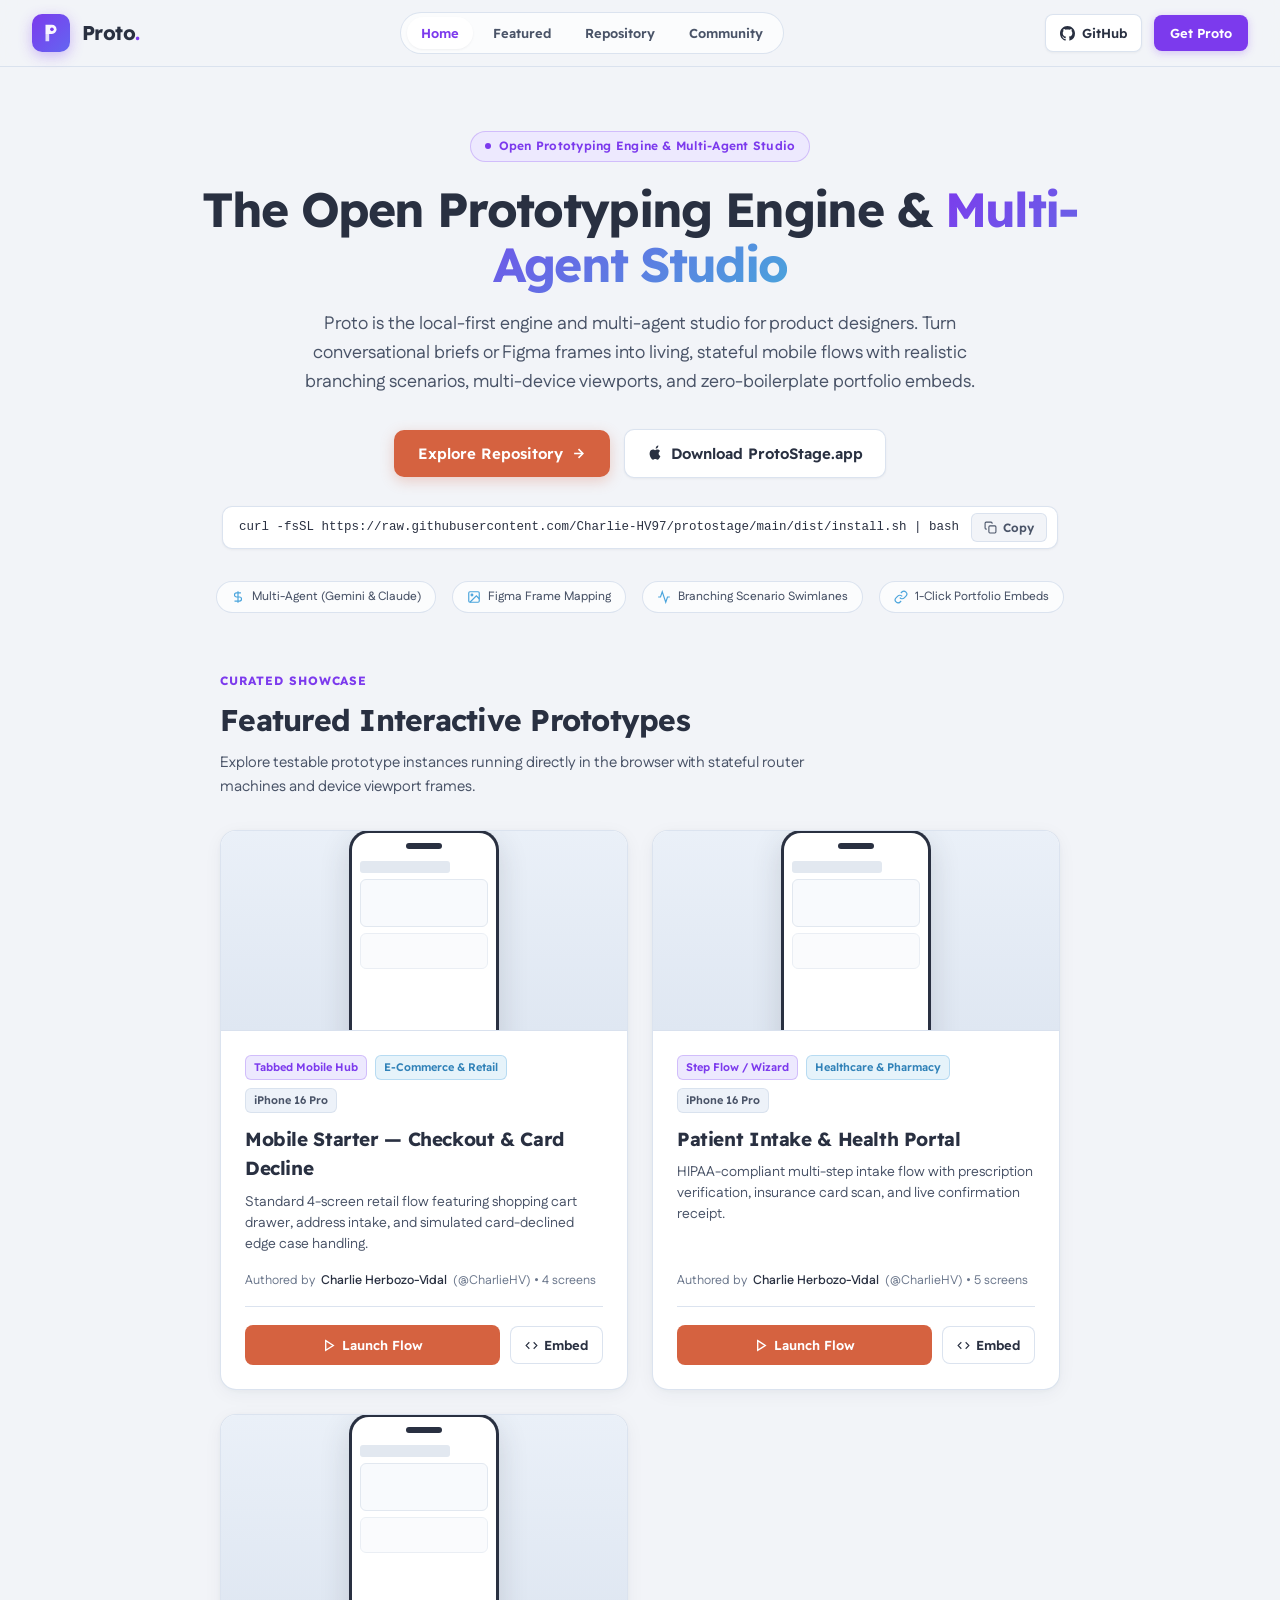
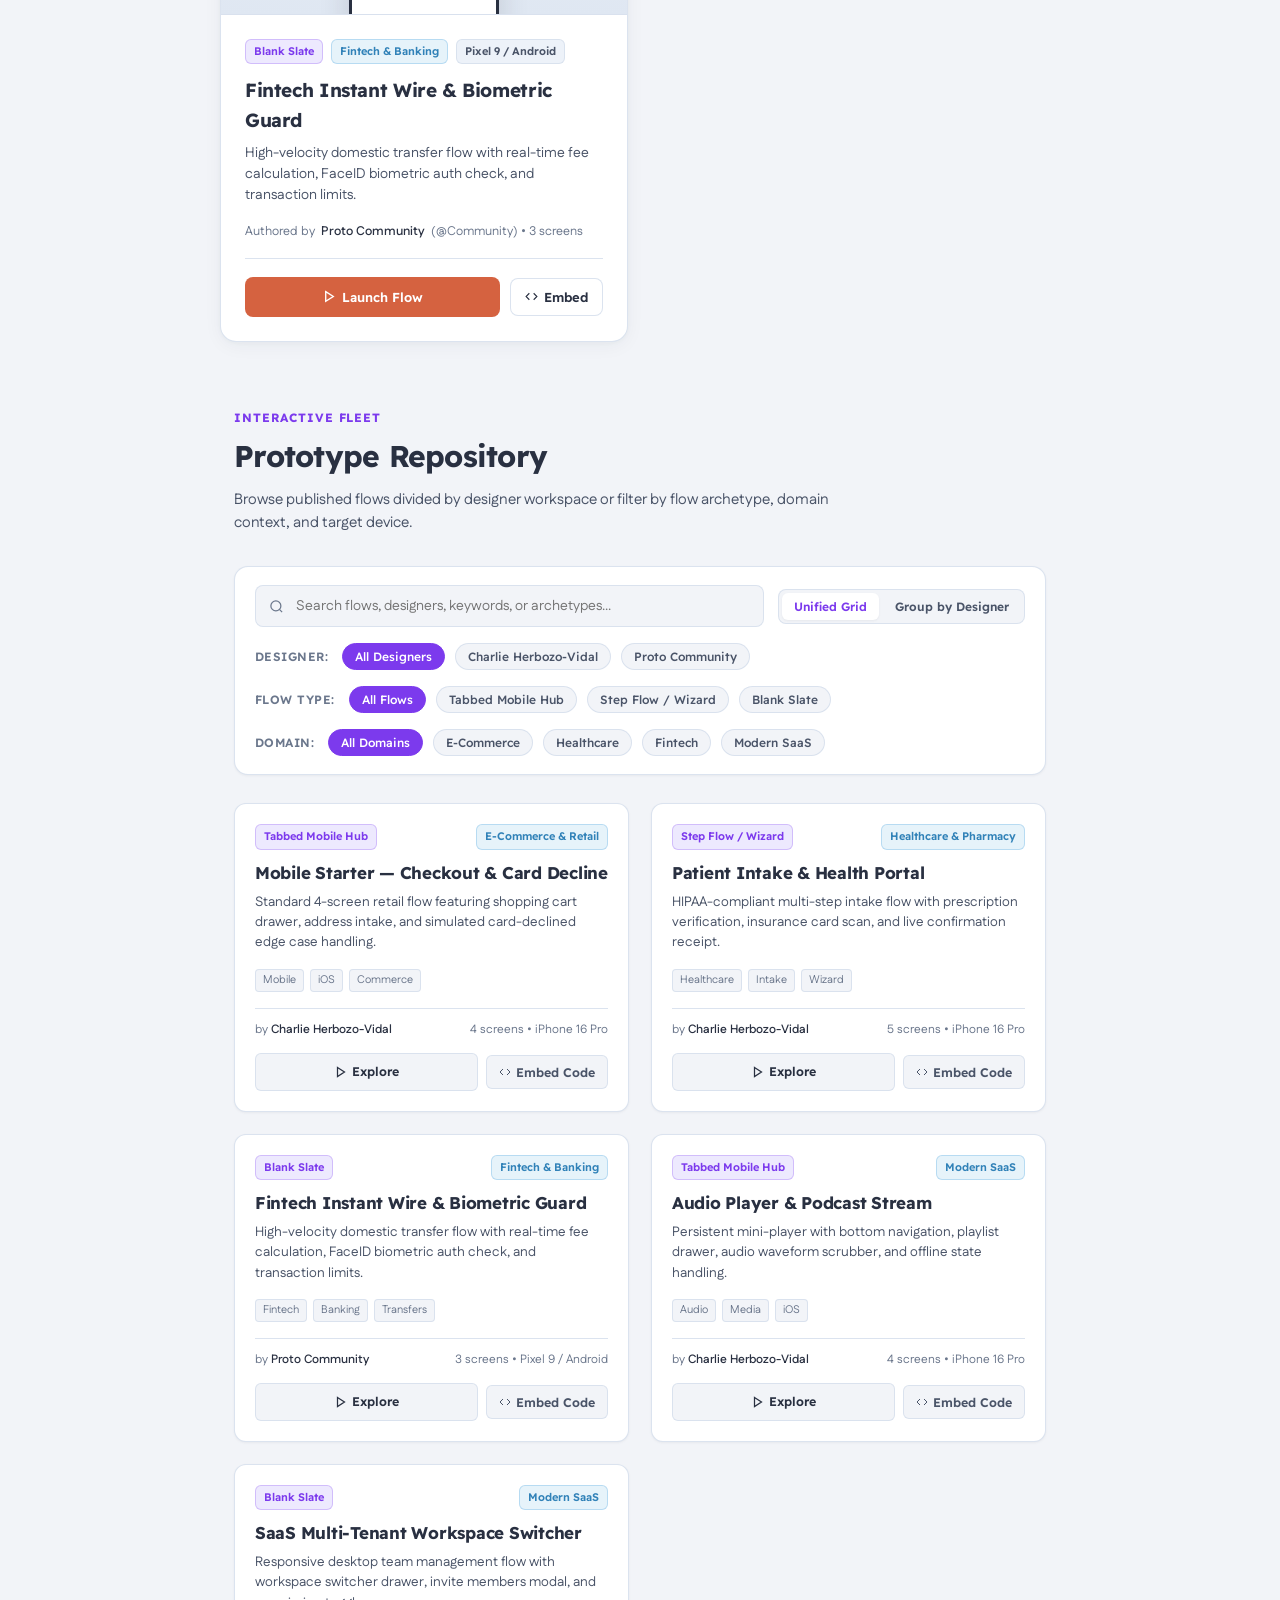
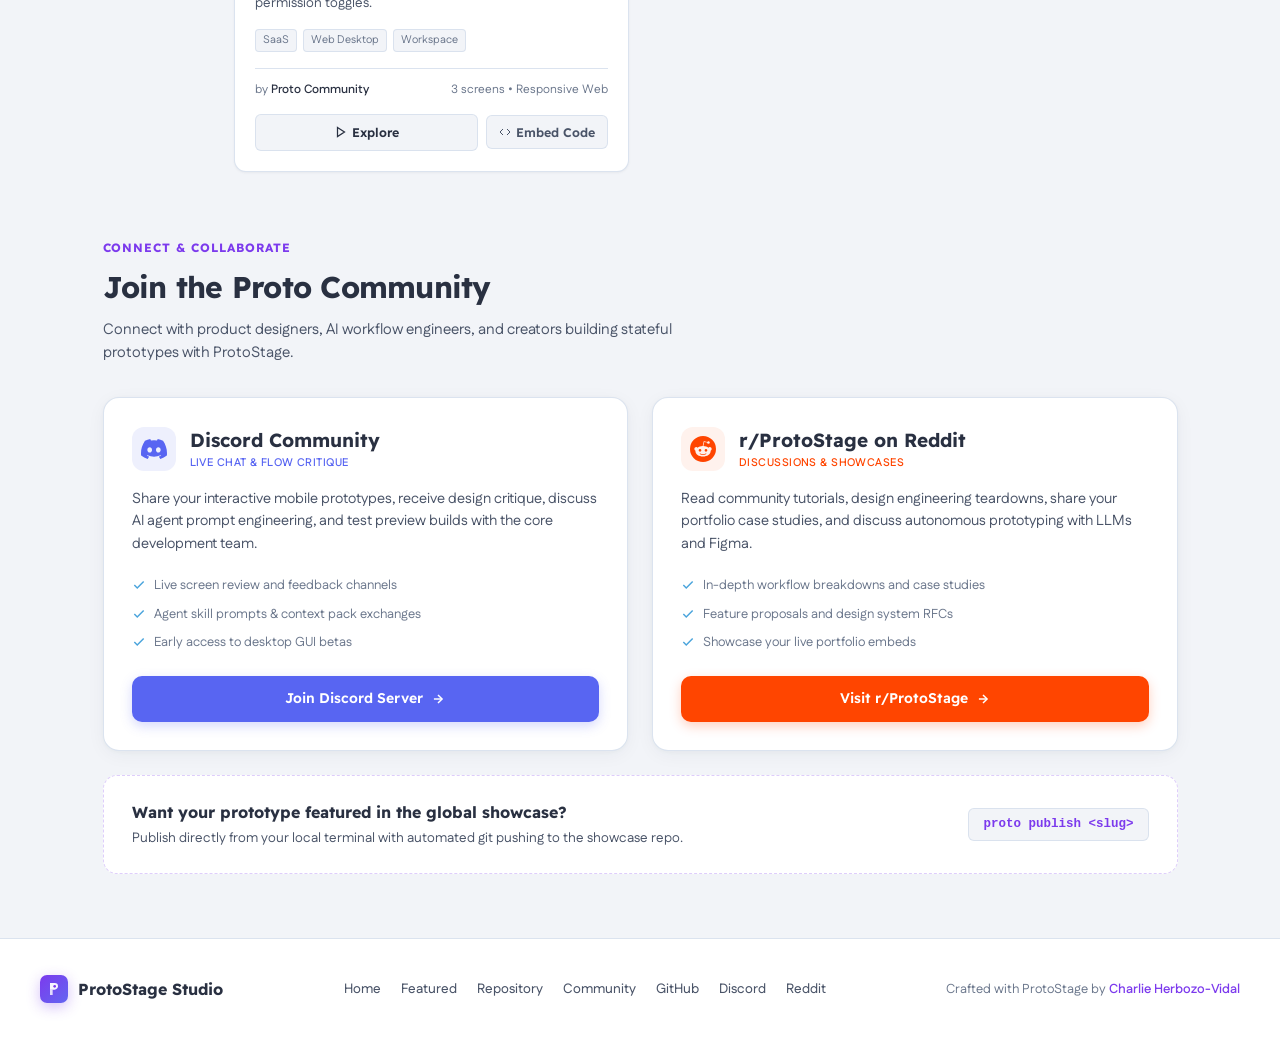
==== commit 5d09d545: "style(showcase): remove internal theme and versioning labels from public UI" ====
--- a/index.html
+++ b/index.html
@@ -46,7 +46,6 @@
       </div>
       <div class="brand-text-group">
         <span class="brand-title">Proto<span class="brand-purple-dot">.</span></span>
-        <span class="brand-tagline">Zen Porcelain</span>
       </div>
     </a>
 
@@ -76,7 +75,7 @@
   <section class="hero-section" id="hero">
     <div class="hero-eyebrow">
       <span class="hero-eyebrow-dot"></span>
-      <span>ProtoStage 2.0 • Zen Porcelain Connecticut</span>
+      <span>Open Prototyping Engine & Multi-Agent Studio</span>
     </div>
 
     <h1 class="hero-title">
@@ -366,7 +365,7 @@
       </div>
 
       <div class="footer-credit">
-        Zen Porcelain Connecticut • Crafted with ProtoStage by <a href="https://charlie-hv97.github.io" target="_blank" rel="noopener" style="color:var(--proto-purple); font-weight:600; text-decoration:none;">Charlie Herbozo-Vidal</a>
+        Crafted with ProtoStage by <a href="https://charlie-hv97.github.io" target="_blank" rel="noopener" style="color:var(--proto-purple); font-weight:600; text-decoration:none;">Charlie Herbozo-Vidal</a>
       </div>
     </div>
   </footer>
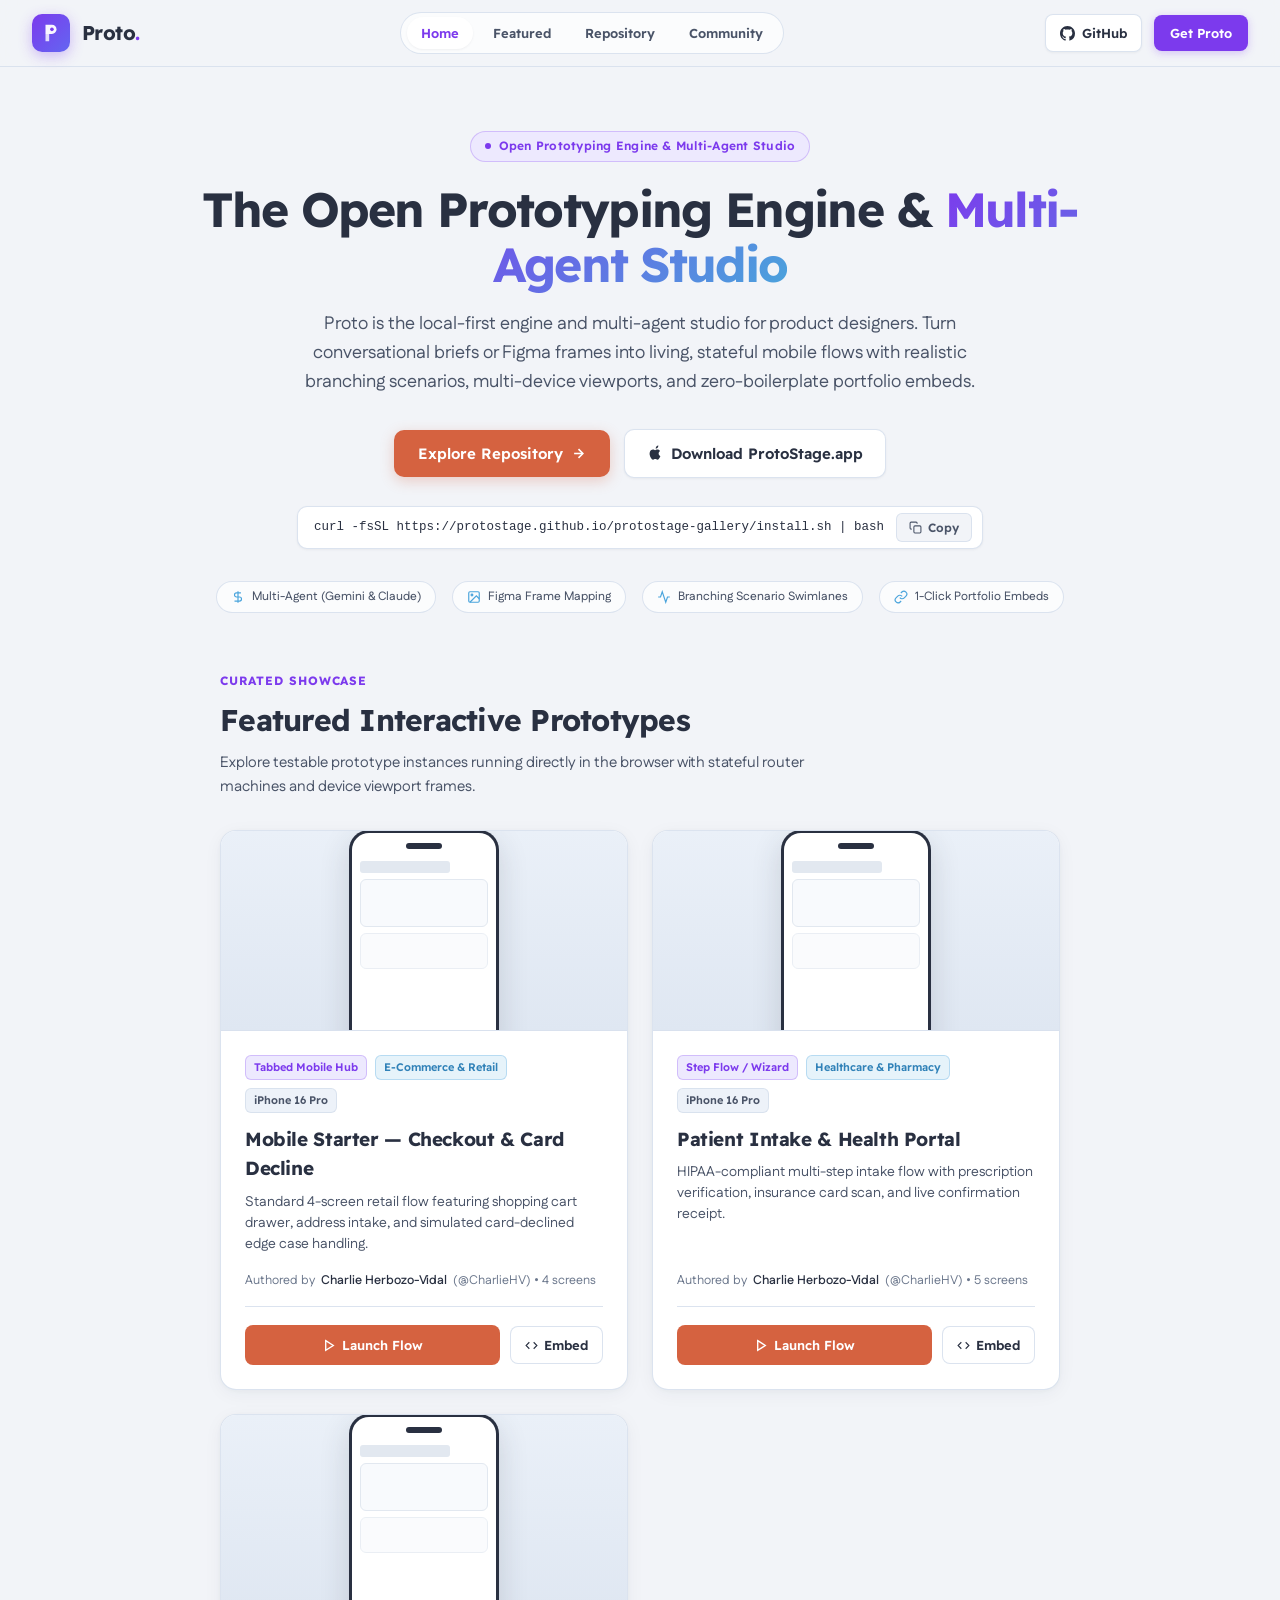
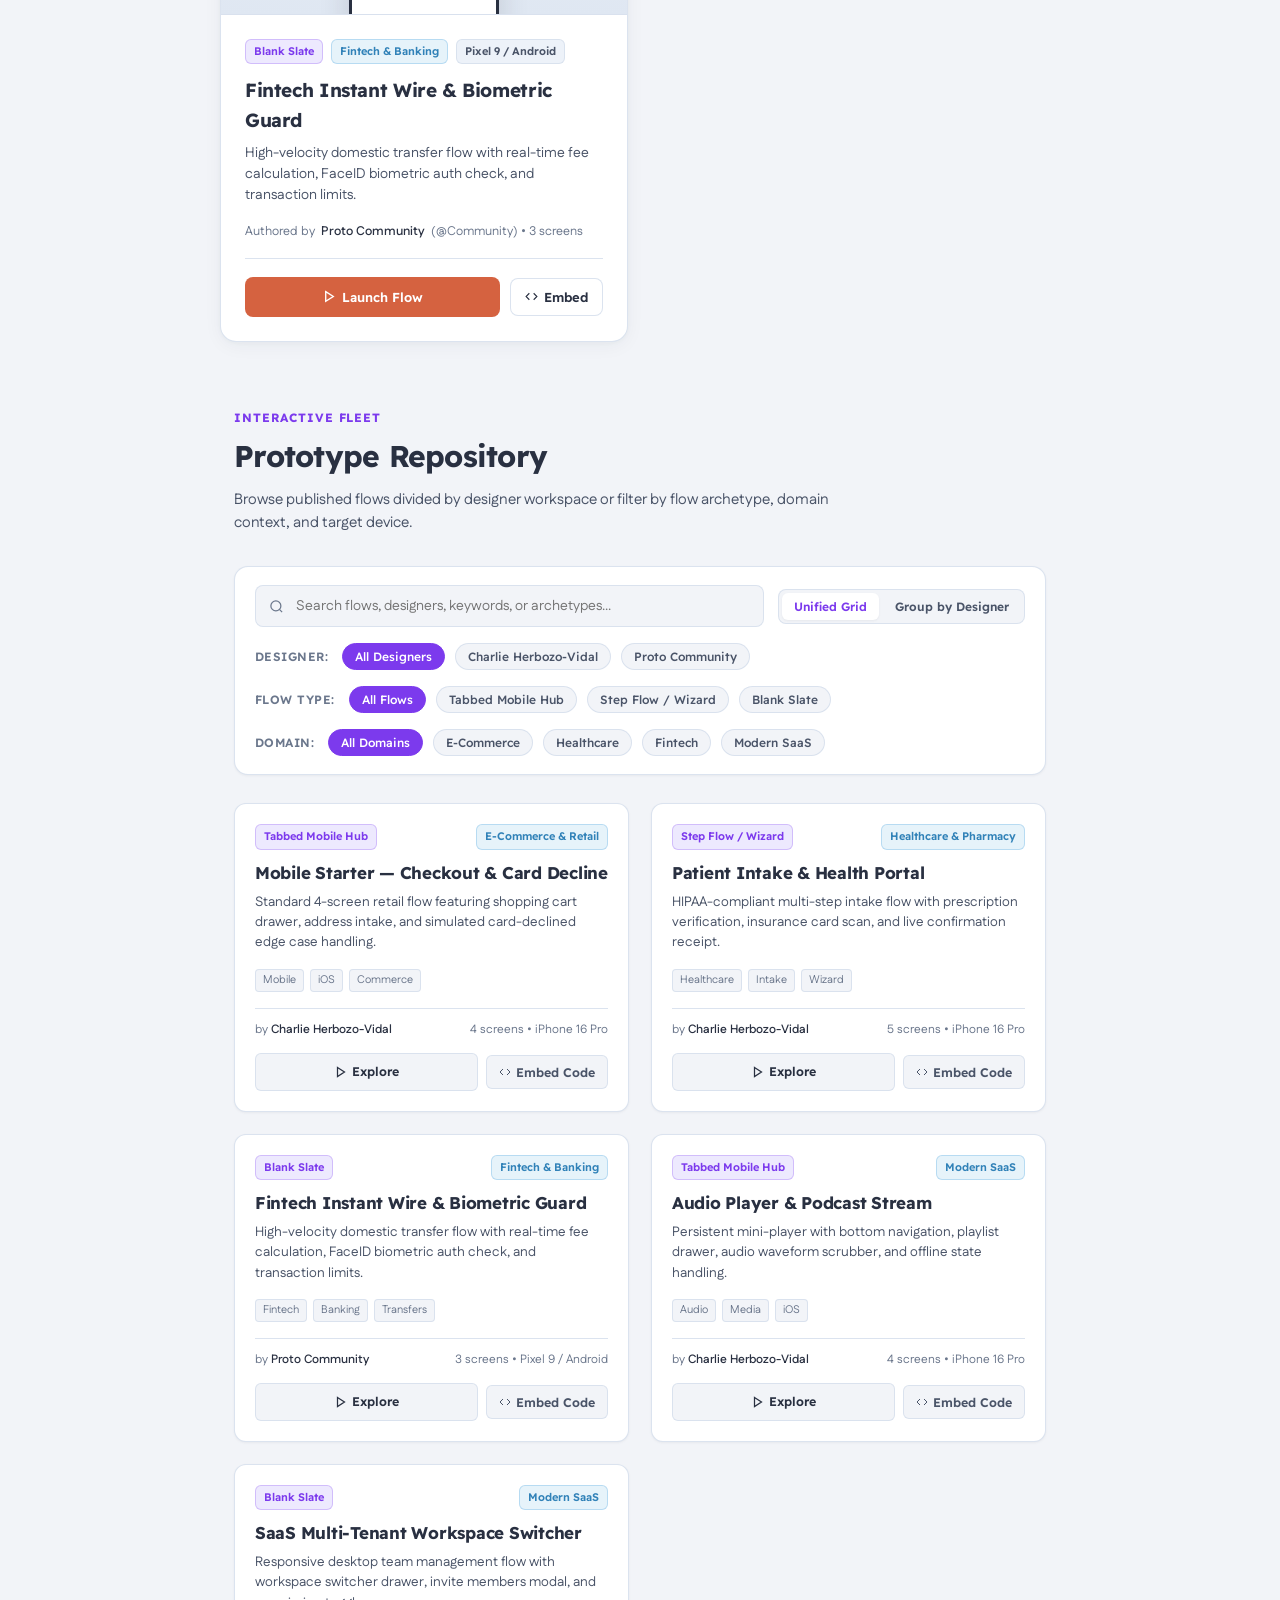
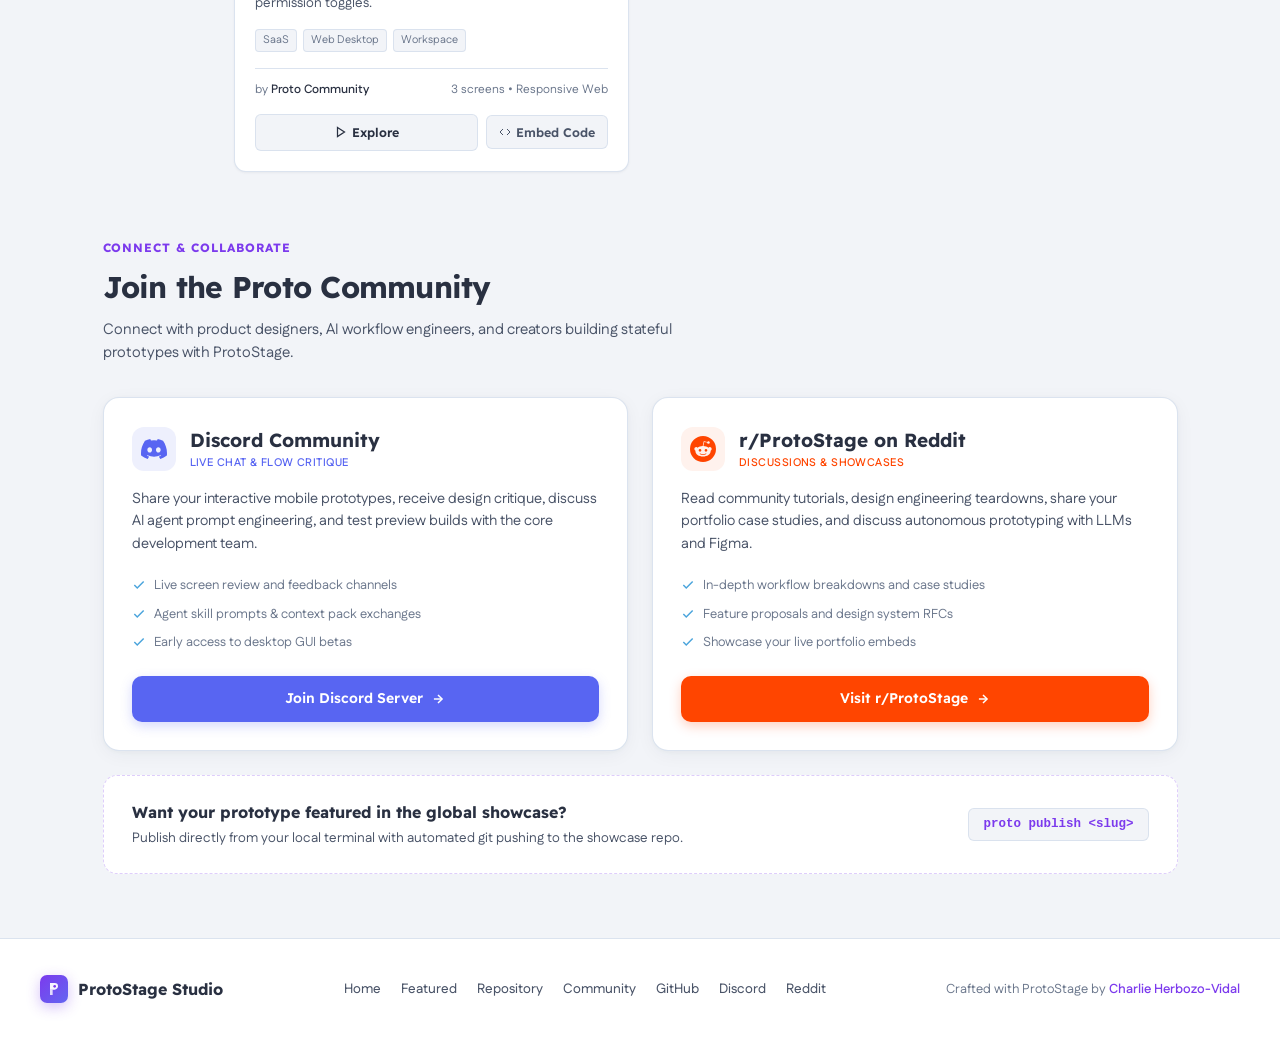
==== commit d90db8d3: "feat(branding): update organization namespace to ProtoStage" ====
--- a/index.html
+++ b/index.html
@@ -59,7 +59,7 @@
 
     <!-- Right Header Actions -->
     <div class="nav-actions">
-      <a href="https://github.com/Charlie-HV97/protostage" target="_blank" rel="noopener noreferrer" class="btn-nav-gh">
+      <a href="https://github.com/ProtoStage/protostage" target="_blank" rel="noopener noreferrer" class="btn-nav-gh">
         <svg width="15" height="15" viewBox="0 0 24 24" fill="currentColor"><path d="M12 0C5.37 0 0 5.37 0 12c0 5.31 3.435 9.795 8.205 11.385.6.105.825-.255.825-.57 0-.285-.015-1.23-.015-2.235-3.015.555-3.795-.735-4.035-1.41-.135-.345-.72-1.41-1.23-1.695-.42-.225-1.02-.78-.015-.795.945-.015 1.62.87 1.845 1.23 1.08 1.815 2.805 1.305 3.495.99.105-.78.42-1.305.765-1.605-2.67-.3-5.46-1.335-5.46-5.925 0-1.305.465-2.385 1.23-3.225-.12-.3-.54-1.53.12-3.18 0 0 1.005-.315 3.3 1.23.96-.27 1.98-.405 3-.405s2.04.135 3 .405c2.295-1.56 3.3-1.23 3.3-1.23.66 1.65.24 2.88.12 3.18.765.84 1.23 1.905 1.23 3.225 0 4.605-2.805 5.625-5.475 5.925.435.375.81 1.095.81 2.22 0 1.605-.015 2.895-.015 3.3 0 .315.225.69.825.57A12.02 12.02 0 0024 12c0-6.63-5.37-12-12-12z"/></svg>
         <span>GitHub</span>
       </a>
@@ -92,7 +92,7 @@
         <span>Explore Repository</span>
         <svg width="15" height="15" viewBox="0 0 24 24" fill="none" stroke="currentColor" stroke-width="2.5"><line x1="5" y1="12" x2="19" y2="12"></line><polyline points="12 5 19 12 12 19"></polyline></svg>
       </a>
-      <a href="https://github.com/Charlie-HV97/protostage/releases" target="_blank" rel="noopener noreferrer" class="btn-secondary-porcelain">
+      <a href="https://github.com/ProtoStage/protostage-gallery/releases" target="_blank" rel="noopener noreferrer" class="btn-secondary-porcelain">
         <svg width="16" height="16" viewBox="0 0 24 24" fill="currentColor"><path d="M18.71 19.5c-.83 1.24-1.71 2.45-3.05 2.47-1.34.03-1.77-.79-3.29-.79-1.53 0-2 .77-3.27.82-1.31.05-2.3-1.32-3.14-2.53C4.25 17 2.94 12.45 4.7 9.39c.87-1.52 2.43-2.48 4.12-2.51 1.28-.02 2.5.87 3.29.87.78 0 2.26-1.07 3.81-.91.65.03 2.47.26 3.64 1.98-.09.06-2.17 1.28-2.15 3.81.03 3.02 2.65 4.03 2.68 4.04-.03.07-.42 1.44-1.38 2.83M15.97 4.12c.62-.75 1.04-1.8 1.04-2.85 0-.15-.01-.29-.04-.43-.99.04-2.19.66-2.9 1.49-.55.63-.99 1.66-.99 2.74 0 .15.02.3.04.38 1.08.08 2.23-.58 2.85-1.33z"/></svg>
         <span>Download ProtoStage.app</span>
       </a>
@@ -100,7 +100,7 @@
 
     <!-- Quick Terminal Install Box -->
     <div class="hero-install-box">
-      <span class="hero-install-code" id="install-code-text">curl -fsSL https://raw.githubusercontent.com/Charlie-HV97/protostage/main/dist/install.sh | bash</span>
+      <span class="hero-install-code" id="install-code-text">curl -fsSL https://protostage.github.io/protostage-gallery/install.sh | bash</span>
       <button type="button" class="btn-copy-install" id="btn-copy-install">
         <svg width="13" height="13" viewBox="0 0 24 24" fill="none" stroke="currentColor" stroke-width="2"><rect x="9" y="9" width="13" height="13" rx="2" ry="2"></rect><path d="M5 15H4a2 2 0 0 1-2-2V4a2 2 0 0 1 2-2h9a2 2 0 0 1 2 2v1"></path></svg>
         <span>Copy</span>
@@ -359,7 +359,7 @@
         <a href="#featured">Featured</a>
         <a href="#repository">Repository</a>
         <a href="#community">Community</a>
-        <a href="https://github.com/Charlie-HV97/protostage" target="_blank" rel="noopener noreferrer">GitHub</a>
+        <a href="https://github.com/ProtoStage/protostage" target="_blank" rel="noopener noreferrer">GitHub</a>
         <a href="https://discord.gg/protostage" target="_blank" rel="noopener noreferrer">Discord</a>
         <a href="https://reddit.com/r/protostage" target="_blank" rel="noopener noreferrer">Reddit</a>
       </div>
